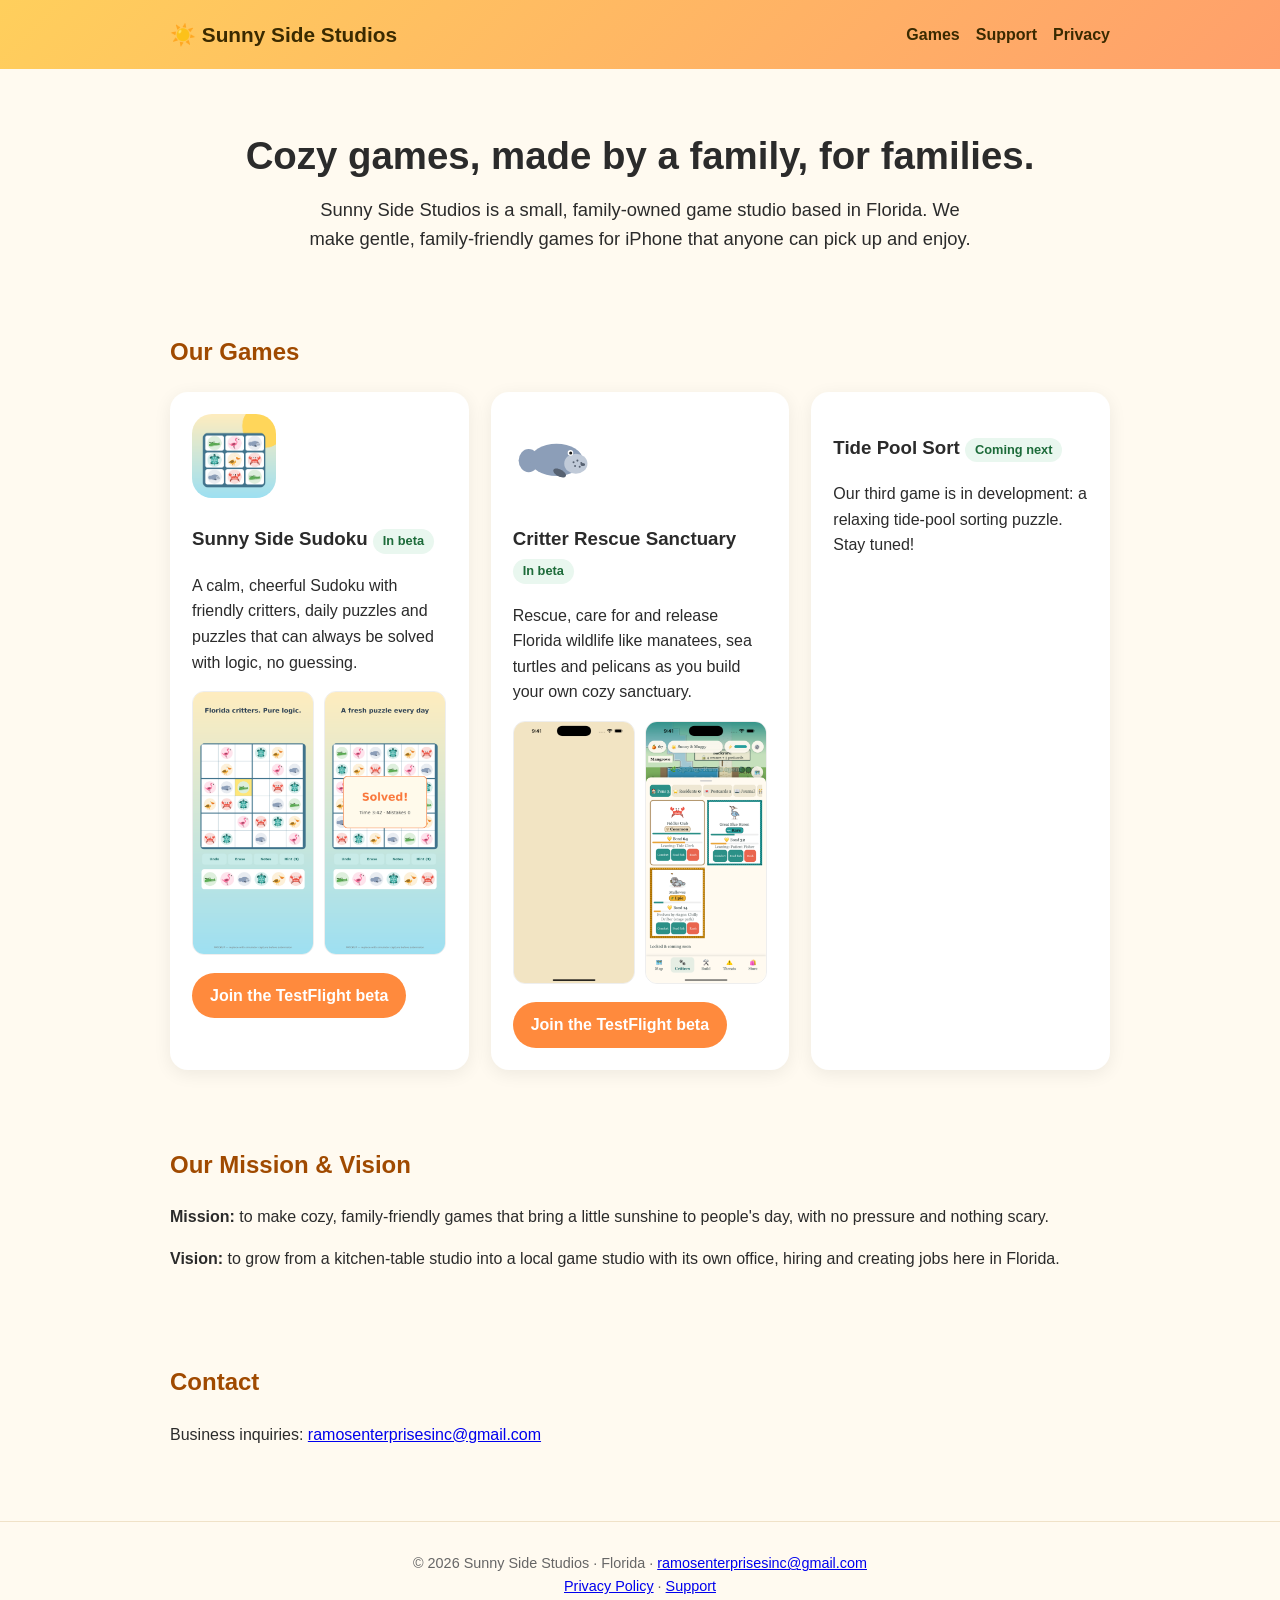
==== index.html @ 262538e2 "Add files via upload" ====
<!doctype html><html lang="en"><head><meta charset="utf-8"><meta name="viewport" content="width=device-width,initial-scale=1"><title>Sunny Side Studios: Cozy Family Games from Florida</title><meta name="description" content="Sunny Side Studios: cozy, family-friendly iPhone games made by a small family-owned studio in Florida."><link rel="icon" href="AppIcon-1024.png"><link rel="stylesheet" href="style.css"></head><body>
<header><div class="wrap"><a class="logo" href="index.html">☀️ Sunny Side Studios</a><nav><a href="index.html#games">Games</a><a href="support.html">Support</a><a href="privacy.html">Privacy</a></nav></div></header><main class="wrap">
<div class="hero"><h1>Cozy games, made by a family, for families.</h1><p>Sunny Side Studios is a small, family-owned game studio based in Florida. We make gentle, family-friendly games for iPhone that anyone can pick up and enjoy.</p></div>
<section id="games"><h2>Our Games</h2><div class="cards">
<div class="card"><img class="icon" src="AppIcon-1024.png" alt="Sunny Side Sudoku icon"><h3>Sunny Side Sudoku <span class="tag">In beta</span></h3><p>A calm, cheerful Sudoku with friendly critters, daily puzzles and puzzles that can always be solved with logic, no guessing.</p><div class="shots"><img src="iPhone69_1_play.png" alt="Sunny Side Sudoku gameplay"><img src="iPhone69_2_solved.png" alt="Solved puzzle"></div><a class="btn" href="https://testflight.apple.com/join/jaukaGzK">Join the TestFlight beta</a></div>
<div class="card"><img class="icon" src="manatee.svg" alt="Manatee"><h3>Critter Rescue Sanctuary <span class="tag">In beta</span></h3><p>Rescue, care for and release Florida wildlife like manatees, sea turtles and pelicans as you build your own cozy sanctuary.</p><div class="shots"><img src="appstore_6.9_2_rescue.png" alt="Critter rescue screen"><img src="appstore_6.9_6_critters.png" alt="Critters screen"></div><a class="btn" href="https://testflight.apple.com/join/8ABgJRu7">Join the TestFlight beta</a></div>
<div class="card"><h3>Tide Pool Sort <span class="tag">Coming next</span></h3><p>Our third game is in development: a relaxing tide-pool sorting puzzle. Stay tuned!</p></div>
</div></section>
<section><h2>Our Mission &amp; Vision</h2><p><strong>Mission:</strong> to make cozy, family-friendly games that bring a little sunshine to people's day, with no pressure and nothing scary.</p><p><strong>Vision:</strong> to grow from a kitchen-table studio into a local game studio with its own office, hiring and creating jobs here in Florida.</p></section>
<section><h2>Contact</h2><p>Business inquiries: <a href="mailto:ramosenterprisesinc@gmail.com">ramosenterprisesinc@gmail.com</a></p></section>
</main><footer>© 2026 Sunny Side Studios · Florida · <a href="mailto:ramosenterprisesinc@gmail.com">ramosenterprisesinc@gmail.com</a><br><a href="privacy.html">Privacy Policy</a> · <a href="support.html">Support</a></footer></body></html>
---- style.css ----
*{box-sizing:border-box}body{margin:0;font-family:-apple-system,Segoe UI,Roboto,Helvetica,Arial,sans-serif;color:#2b2b2b;background:#fffaf0;line-height:1.6}
header{background:linear-gradient(135deg,#ffcf5c,#ff9f6b);padding:18px 24px}header .wrap{display:flex;justify-content:space-between;align-items:center;flex-wrap:wrap;gap:8px}
.logo{font-weight:800;font-size:1.3rem;color:#3a2a00;text-decoration:none}nav a{margin-left:16px;color:#3a2a00;text-decoration:none;font-weight:600}
.wrap{max-width:980px;margin:0 auto;padding:0 20px}.hero{text-align:center;padding:56px 0 32px}.hero h1{font-size:2.4rem;margin:0 0 8px}.hero p{font-size:1.15rem;max-width:680px;margin:0 auto}
section{padding:28px 0}.cards{display:grid;grid-template-columns:repeat(auto-fit,minmax(280px,1fr));gap:22px}
.card{background:#fff;border-radius:18px;padding:22px;box-shadow:0 4px 18px rgba(0,0,0,.07)}.card img.icon{width:84px;height:84px;border-radius:20px}
.shots{display:flex;gap:10px;margin:12px 0}.shots img{width:48%;border-radius:12px;border:1px solid #eee}
.btn{display:inline-block;background:#ff8a3d;color:#fff;padding:10px 18px;border-radius:999px;text-decoration:none;font-weight:700;margin:6px 6px 0 0}
.tag{display:inline-block;background:#e9f7ef;color:#1d6b3a;font-size:.8rem;padding:2px 10px;border-radius:999px;font-weight:700}
footer{text-align:center;padding:30px 20px;color:#666;font-size:.9rem;border-top:1px solid #f0e2c8;margin-top:30px}h2{color:#a04a00}
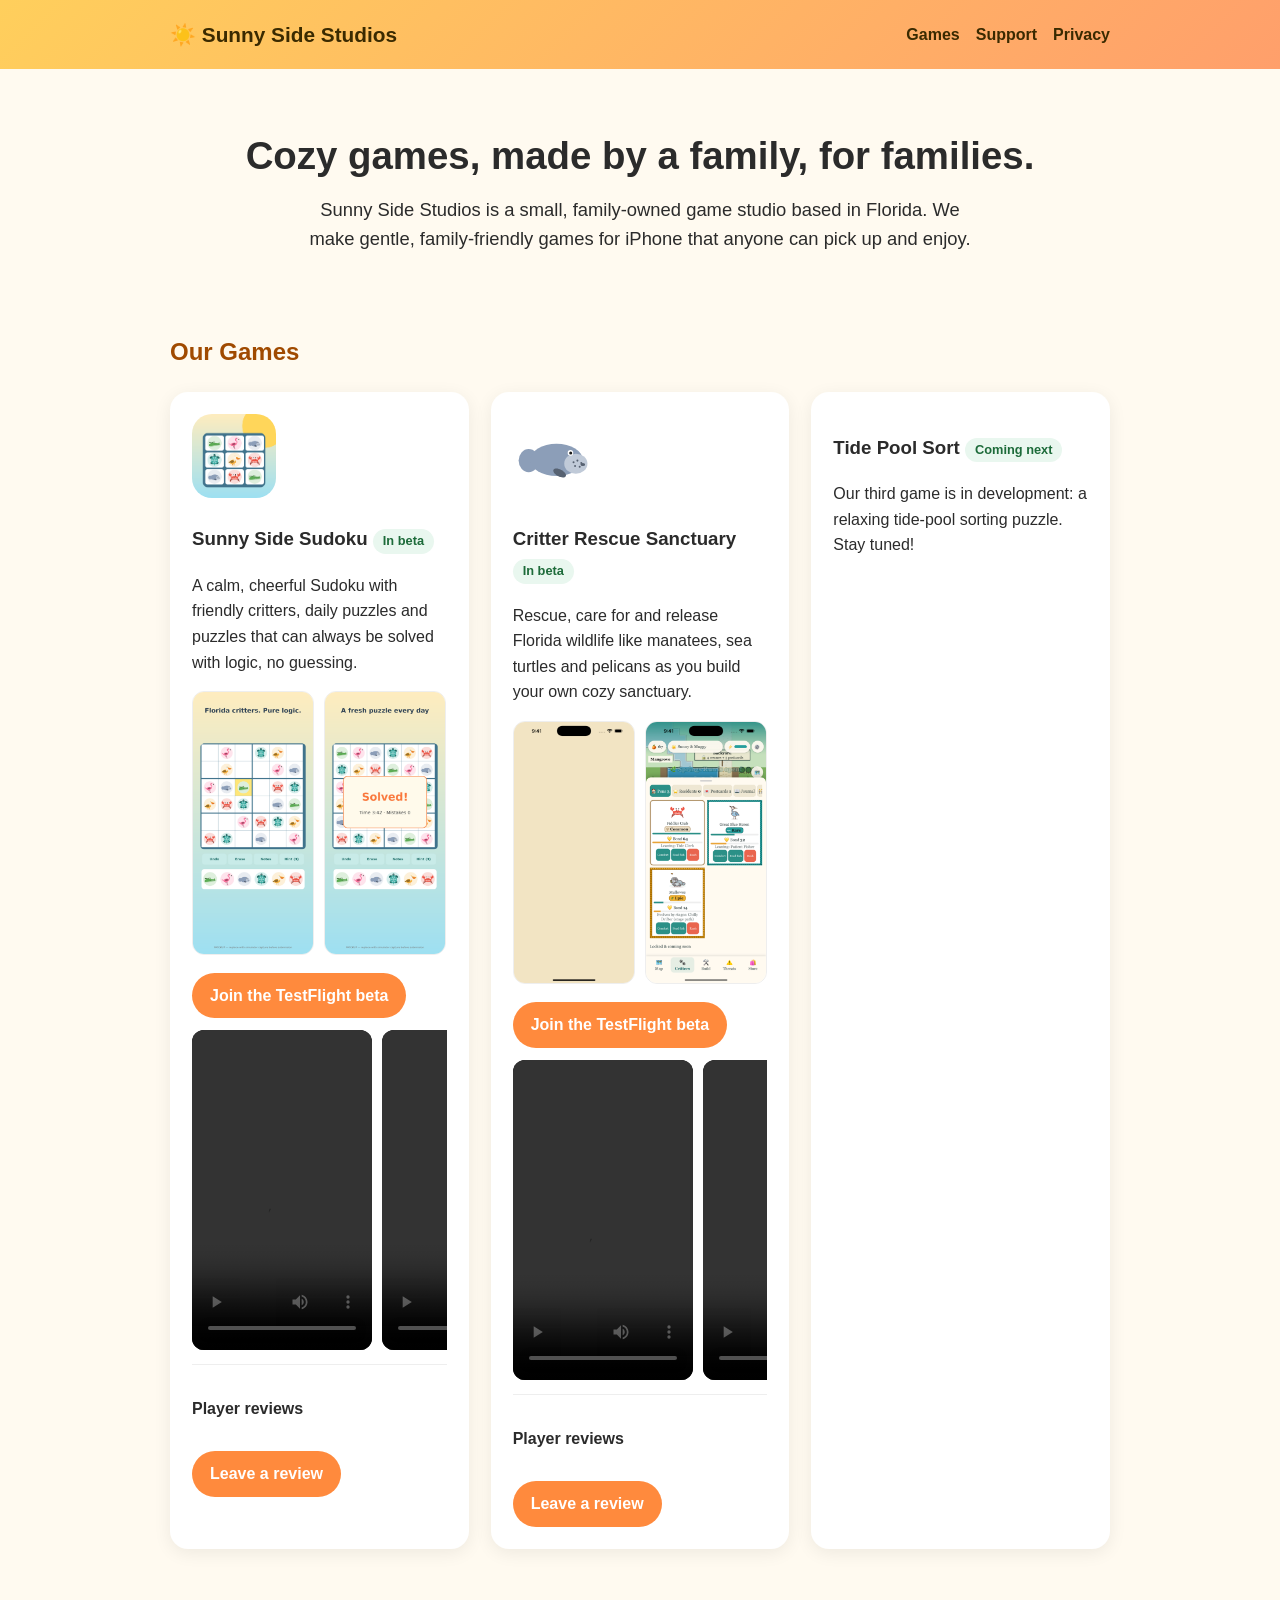
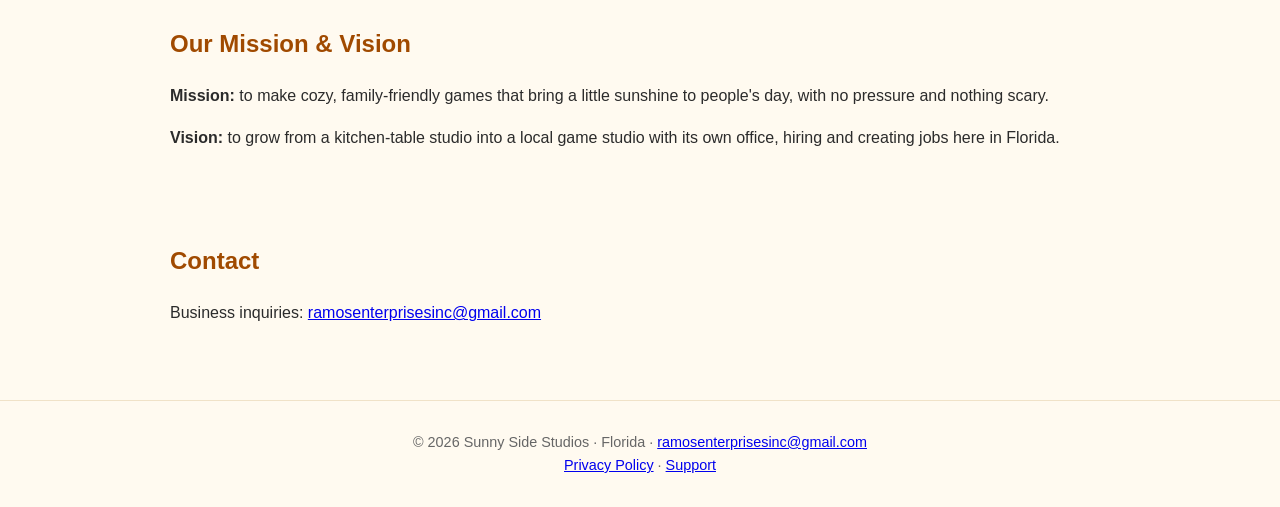
==== commit c5f37027: "Add gameplay videos and player reviews" ====
--- a/index.html
+++ b/index.html
@@ -2,10 +2,10 @@
 <header><div class="wrap"><a class="logo" href="index.html">☀️ Sunny Side Studios</a><nav><a href="index.html#games">Games</a><a href="support.html">Support</a><a href="privacy.html">Privacy</a></nav></div></header><main class="wrap">
 <div class="hero"><h1>Cozy games, made by a family, for families.</h1><p>Sunny Side Studios is a small, family-owned game studio based in Florida. We make gentle, family-friendly games for iPhone that anyone can pick up and enjoy.</p></div>
 <section id="games"><h2>Our Games</h2><div class="cards">
-<div class="card"><img class="icon" src="AppIcon-1024.png" alt="Sunny Side Sudoku icon"><h3>Sunny Side Sudoku <span class="tag">In beta</span></h3><p>A calm, cheerful Sudoku with friendly critters, daily puzzles and puzzles that can always be solved with logic, no guessing.</p><div class="shots"><img src="iPhone69_1_play.png" alt="Sunny Side Sudoku gameplay"><img src="iPhone69_2_solved.png" alt="Solved puzzle"></div><a class="btn" href="https://testflight.apple.com/join/jaukaGzK">Join the TestFlight beta</a></div>
-<div class="card"><img class="icon" src="manatee.svg" alt="Manatee"><h3>Critter Rescue Sanctuary <span class="tag">In beta</span></h3><p>Rescue, care for and release Florida wildlife like manatees, sea turtles and pelicans as you build your own cozy sanctuary.</p><div class="shots"><img src="appstore_6.9_2_rescue.png" alt="Critter rescue screen"><img src="appstore_6.9_6_critters.png" alt="Critters screen"></div><a class="btn" href="https://testflight.apple.com/join/8ABgJRu7">Join the TestFlight beta</a></div>
+<div class="card"><img class="icon" src="AppIcon-1024.png" alt="Sunny Side Sudoku icon"><h3>Sunny Side Sudoku <span class="tag">In beta</span></h3><p>A calm, cheerful Sudoku with friendly critters, daily puzzles and puzzles that can always be solved with logic, no guessing.</p><div class="shots"><img src="iPhone69_1_play.png" alt="Sunny Side Sudoku gameplay"><img src="iPhone69_2_solved.png" alt="Solved puzzle"></div><a class="btn" href="https://testflight.apple.com/join/jaukaGzK">Join the TestFlight beta</a><div class="videos" data-videos="sudoku" hidden></div><div class="reviews" data-reviews="sudoku" hidden><h4>Player reviews</h4><div class="review-list"></div><a class="btn btn2 review-link" target="_blank" rel="noopener" href="#">Leave a review</a></div></div>
+<div class="card"><img class="icon" src="manatee.svg" alt="Manatee"><h3>Critter Rescue Sanctuary <span class="tag">In beta</span></h3><p>Rescue, care for and release Florida wildlife like manatees, sea turtles and pelicans as you build your own cozy sanctuary.</p><div class="shots"><img src="appstore_6.9_2_rescue.png" alt="Critter rescue screen"><img src="appstore_6.9_6_critters.png" alt="Critters screen"></div><a class="btn" href="https://testflight.apple.com/join/8ABgJRu7">Join the TestFlight beta</a><div class="videos" data-videos="critter" hidden></div><div class="reviews" data-reviews="critter" hidden><h4>Player reviews</h4><div class="review-list"></div><a class="btn btn2 review-link" target="_blank" rel="noopener" href="#">Leave a review</a></div></div>
 <div class="card"><h3>Tide Pool Sort <span class="tag">Coming next</span></h3><p>Our third game is in development: a relaxing tide-pool sorting puzzle. Stay tuned!</p></div>
 </div></section>
 <section><h2>Our Mission &amp; Vision</h2><p><strong>Mission:</strong> to make cozy, family-friendly games that bring a little sunshine to people's day, with no pressure and nothing scary.</p><p><strong>Vision:</strong> to grow from a kitchen-table studio into a local game studio with its own office, hiring and creating jobs here in Florida.</p></section>
 <section><h2>Contact</h2><p>Business inquiries: <a href="mailto:ramosenterprisesinc@gmail.com">ramosenterprisesinc@gmail.com</a></p></section>
-</main><footer>© 2026 Sunny Side Studios · Florida · <a href="mailto:ramosenterprisesinc@gmail.com">ramosenterprisesinc@gmail.com</a><br><a href="privacy.html">Privacy Policy</a> · <a href="support.html">Support</a></footer></body></html>
+</main><footer>© 2026 Sunny Side Studios · Florida · <a href="mailto:ramosenterprisesinc@gmail.com">ramosenterprisesinc@gmail.com</a><br><a href="privacy.html">Privacy Policy</a> · <a href="support.html">Support</a></footer><script src="site-config.js"></script><script src="reviews.js"></script></body></html>
--- a/style.css
+++ b/style.css
@@ -8,3 +8,5 @@
 .btn{display:inline-block;background:#ff8a3d;color:#fff;padding:10px 18px;border-radius:999px;text-decoration:none;font-weight:700;margin:6px 6px 0 0}
 .tag{display:inline-block;background:#e9f7ef;color:#1d6b3a;font-size:.8rem;padding:2px 10px;border-radius:999px;font-weight:700}
 footer{text-align:center;padding:30px 20px;color:#666;font-size:.9rem;border-top:1px solid #f0e2c8;margin-top:30px}h2{color:#a04a00}
+.videos{display:flex;gap:10px;overflow-x:auto;margin:12px 0}.videos video{width:180px;aspect-ratio:9/16;border-radius:12px;background:#000}
+.reviews{margin-top:14px;border-top:1px solid #eee;padding-top:10px}.review{margin:8px 0}.review p{margin:4px 0}.stars,.avg{color:#f5a623}.muted{color:#888}.btn2{margin-top:8px}
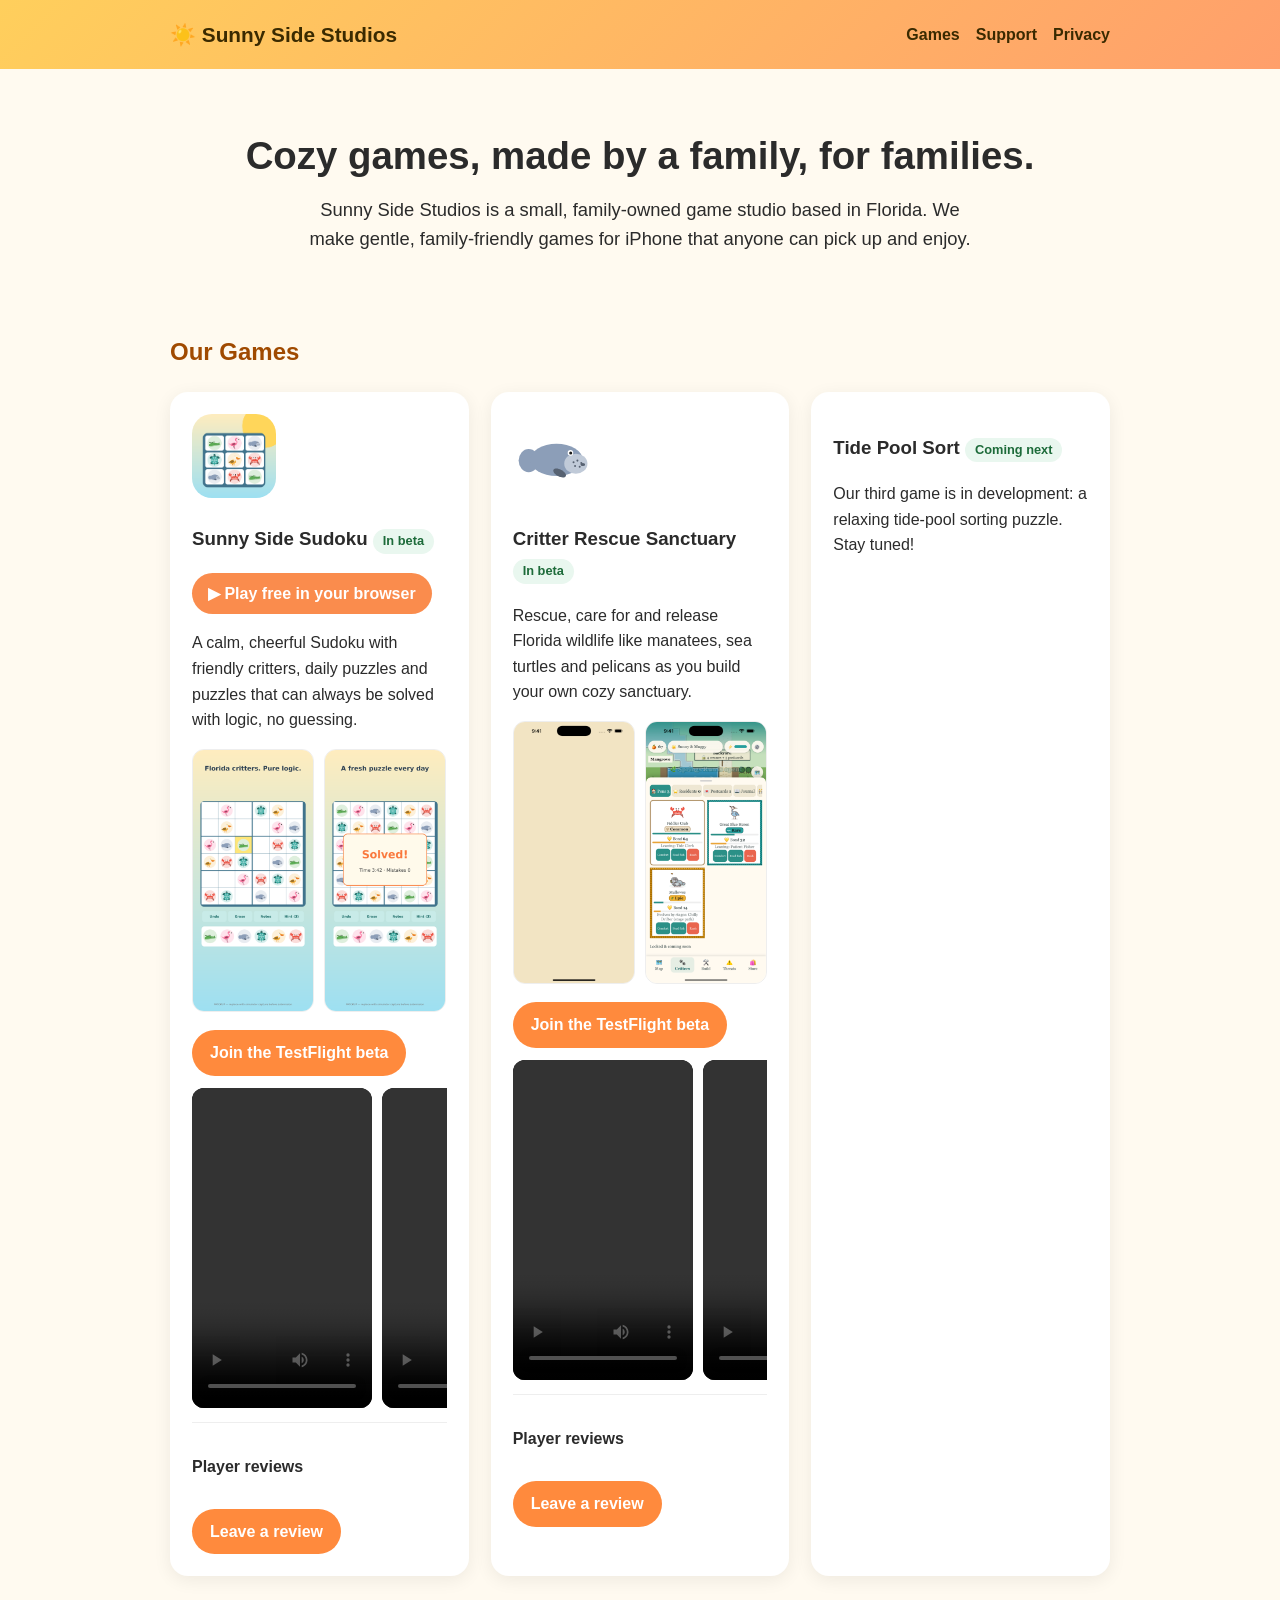
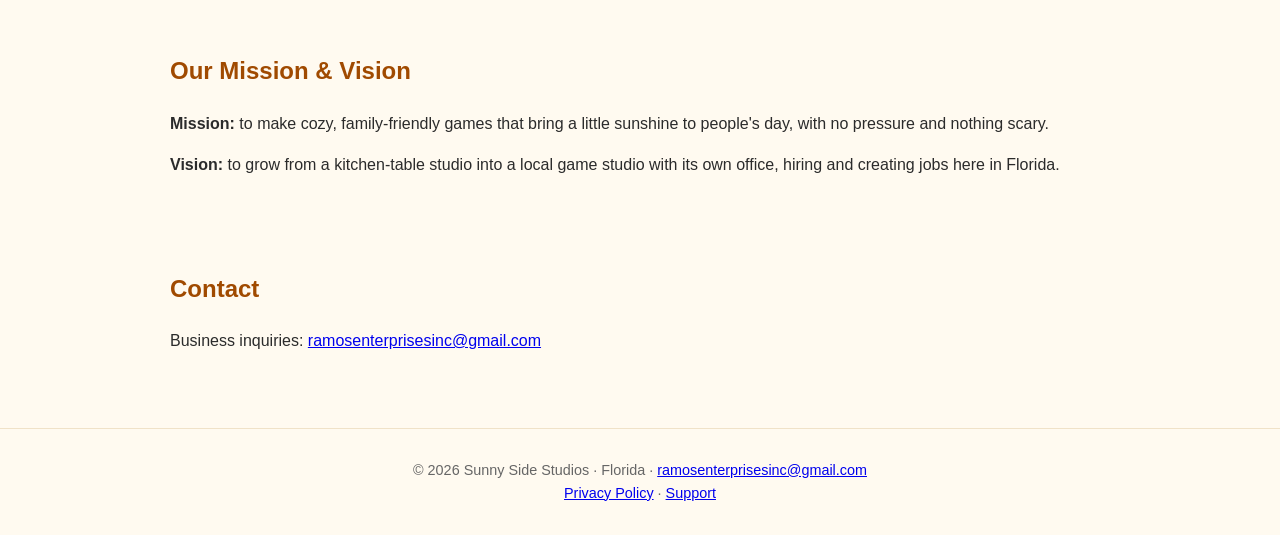
==== commit f8385fbc: "Link Sudoku web version from home page" ====
--- a/index.html
+++ b/index.html
@@ -2,7 +2,7 @@
 <header><div class="wrap"><a class="logo" href="index.html">☀️ Sunny Side Studios</a><nav><a href="index.html#games">Games</a><a href="support.html">Support</a><a href="privacy.html">Privacy</a></nav></div></header><main class="wrap">
 <div class="hero"><h1>Cozy games, made by a family, for families.</h1><p>Sunny Side Studios is a small, family-owned game studio based in Florida. We make gentle, family-friendly games for iPhone that anyone can pick up and enjoy.</p></div>
 <section id="games"><h2>Our Games</h2><div class="cards">
-<div class="card"><img class="icon" src="AppIcon-1024.png" alt="Sunny Side Sudoku icon"><h3>Sunny Side Sudoku <span class="tag">In beta</span></h3><p>A calm, cheerful Sudoku with friendly critters, daily puzzles and puzzles that can always be solved with logic, no guessing.</p><div class="shots"><img src="iPhone69_1_play.png" alt="Sunny Side Sudoku gameplay"><img src="iPhone69_2_solved.png" alt="Solved puzzle"></div><a class="btn" href="https://testflight.apple.com/join/jaukaGzK">Join the TestFlight beta</a><div class="videos" data-videos="sudoku" hidden></div><div class="reviews" data-reviews="sudoku" hidden><h4>Player reviews</h4><div class="review-list"></div><a class="btn btn2 review-link" target="_blank" rel="noopener" href="#">Leave a review</a></div></div>
+<div class="card"><img class="icon" src="AppIcon-1024.png" alt="Sunny Side Sudoku icon"><h3>Sunny Side Sudoku <span class="tag">In beta</span></h3><p><a class="play" href="sudoku/index.html" style="display:inline-block;background:#fa8c4d;color:#fff;font-weight:800;padding:8px 16px;border-radius:999px;text-decoration:none">▶ Play free in your browser</a></p><p>A calm, cheerful Sudoku with friendly critters, daily puzzles and puzzles that can always be solved with logic, no guessing.</p><div class="shots"><img src="iPhone69_1_play.png" alt="Sunny Side Sudoku gameplay"><img src="iPhone69_2_solved.png" alt="Solved puzzle"></div><a class="btn" href="https://testflight.apple.com/join/jaukaGzK">Join the TestFlight beta</a><div class="videos" data-videos="sudoku" hidden></div><div class="reviews" data-reviews="sudoku" hidden><h4>Player reviews</h4><div class="review-list"></div><a class="btn btn2 review-link" target="_blank" rel="noopener" href="#">Leave a review</a></div></div>
 <div class="card"><img class="icon" src="manatee.svg" alt="Manatee"><h3>Critter Rescue Sanctuary <span class="tag">In beta</span></h3><p>Rescue, care for and release Florida wildlife like manatees, sea turtles and pelicans as you build your own cozy sanctuary.</p><div class="shots"><img src="appstore_6.9_2_rescue.png" alt="Critter rescue screen"><img src="appstore_6.9_6_critters.png" alt="Critters screen"></div><a class="btn" href="https://testflight.apple.com/join/8ABgJRu7">Join the TestFlight beta</a><div class="videos" data-videos="critter" hidden></div><div class="reviews" data-reviews="critter" hidden><h4>Player reviews</h4><div class="review-list"></div><a class="btn btn2 review-link" target="_blank" rel="noopener" href="#">Leave a review</a></div></div>
 <div class="card"><h3>Tide Pool Sort <span class="tag">Coming next</span></h3><p>Our third game is in development: a relaxing tide-pool sorting puzzle. Stay tuned!</p></div>
 </div></section>
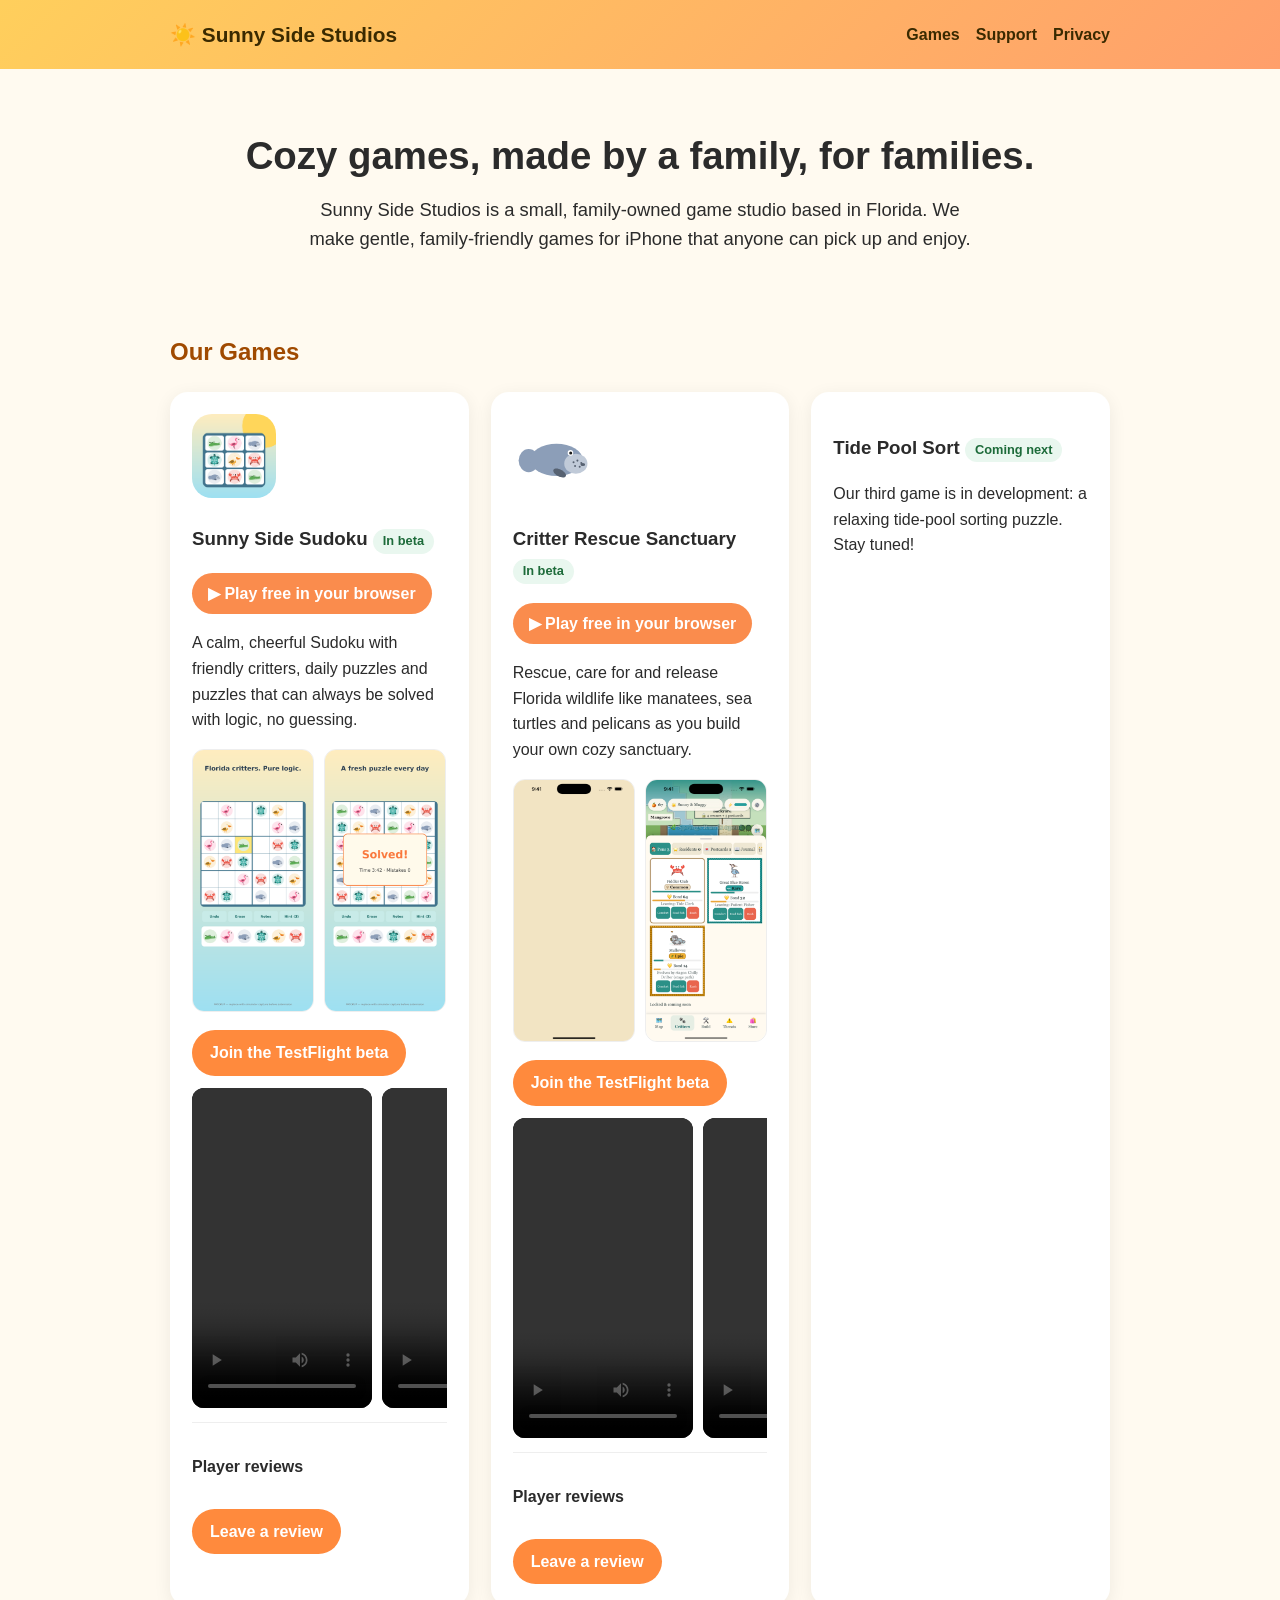
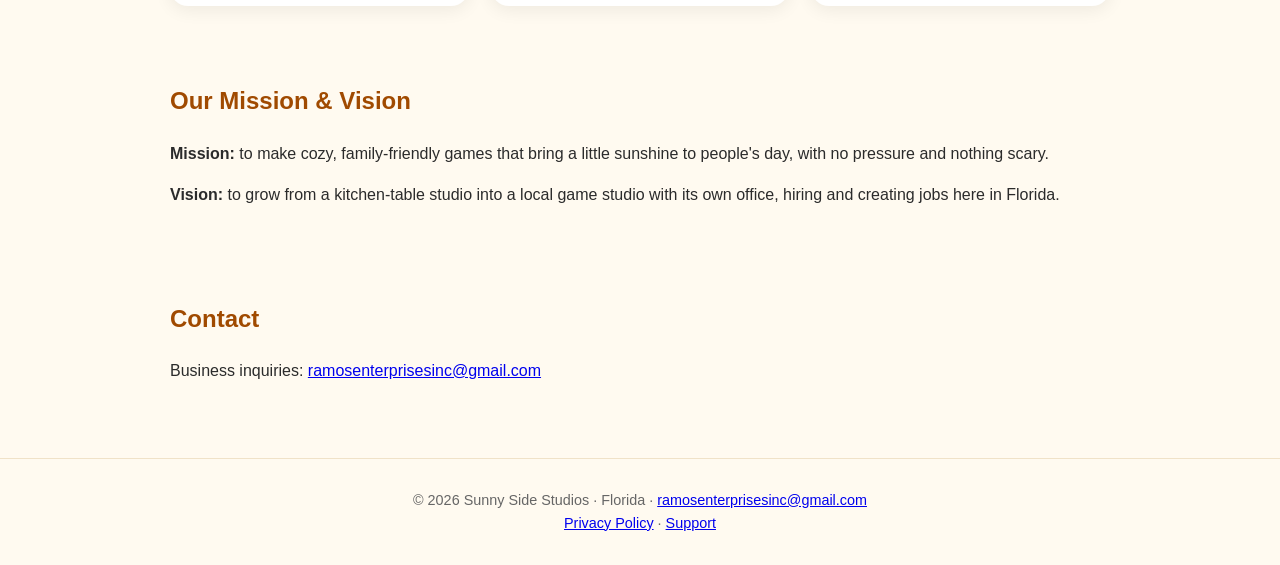
==== commit 369f934e: "Home: add Play in browser button for Critter Rescue Sanctuary" ====
--- a/index.html
+++ b/index.html
@@ -3,7 +3,7 @@
 <div class="hero"><h1>Cozy games, made by a family, for families.</h1><p>Sunny Side Studios is a small, family-owned game studio based in Florida. We make gentle, family-friendly games for iPhone that anyone can pick up and enjoy.</p></div>
 <section id="games"><h2>Our Games</h2><div class="cards">
 <div class="card"><img class="icon" src="AppIcon-1024.png" alt="Sunny Side Sudoku icon"><h3>Sunny Side Sudoku <span class="tag">In beta</span></h3><p><a class="play" href="sudoku/index.html" style="display:inline-block;background:#fa8c4d;color:#fff;font-weight:800;padding:8px 16px;border-radius:999px;text-decoration:none">▶ Play free in your browser</a></p><p>A calm, cheerful Sudoku with friendly critters, daily puzzles and puzzles that can always be solved with logic, no guessing.</p><div class="shots"><img src="iPhone69_1_play.png" alt="Sunny Side Sudoku gameplay"><img src="iPhone69_2_solved.png" alt="Solved puzzle"></div><a class="btn" href="https://testflight.apple.com/join/jaukaGzK">Join the TestFlight beta</a><div class="videos" data-videos="sudoku" hidden></div><div class="reviews" data-reviews="sudoku" hidden><h4>Player reviews</h4><div class="review-list"></div><a class="btn btn2 review-link" target="_blank" rel="noopener" href="#">Leave a review</a></div></div>
-<div class="card"><img class="icon" src="manatee.svg" alt="Manatee"><h3>Critter Rescue Sanctuary <span class="tag">In beta</span></h3><p>Rescue, care for and release Florida wildlife like manatees, sea turtles and pelicans as you build your own cozy sanctuary.</p><div class="shots"><img src="appstore_6.9_2_rescue.png" alt="Critter rescue screen"><img src="appstore_6.9_6_critters.png" alt="Critters screen"></div><a class="btn" href="https://testflight.apple.com/join/8ABgJRu7">Join the TestFlight beta</a><div class="videos" data-videos="critter" hidden></div><div class="reviews" data-reviews="critter" hidden><h4>Player reviews</h4><div class="review-list"></div><a class="btn btn2 review-link" target="_blank" rel="noopener" href="#">Leave a review</a></div></div>
+<div class="card"><img class="icon" src="manatee.svg" alt="Manatee"><h3>Critter Rescue Sanctuary <span class="tag">In beta</span></h3><p><a class="play" href="critter/index.html" style="display:inline-block;background:#fa8c4d;color:#fff;font-weight:800;padding:8px 16px;border-radius:999px;text-decoration:none">▶ Play free in your browser</a></p><p>Rescue, care for and release Florida wildlife like manatees, sea turtles and pelicans as you build your own cozy sanctuary.</p><div class="shots"><img src="appstore_6.9_2_rescue.png" alt="Critter rescue screen"><img src="appstore_6.9_6_critters.png" alt="Critters screen"></div><a class="btn" href="https://testflight.apple.com/join/8ABgJRu7">Join the TestFlight beta</a><div class="videos" data-videos="critter" hidden></div><div class="reviews" data-reviews="critter" hidden><h4>Player reviews</h4><div class="review-list"></div><a class="btn btn2 review-link" target="_blank" rel="noopener" href="#">Leave a review</a></div></div>
 <div class="card"><h3>Tide Pool Sort <span class="tag">Coming next</span></h3><p>Our third game is in development: a relaxing tide-pool sorting puzzle. Stay tuned!</p></div>
 </div></section>
 <section><h2>Our Mission &amp; Vision</h2><p><strong>Mission:</strong> to make cozy, family-friendly games that bring a little sunshine to people's day, with no pressure and nothing scary.</p><p><strong>Vision:</strong> to grow from a kitchen-table studio into a local game studio with its own office, hiring and creating jobs here in Florida.</p></section>
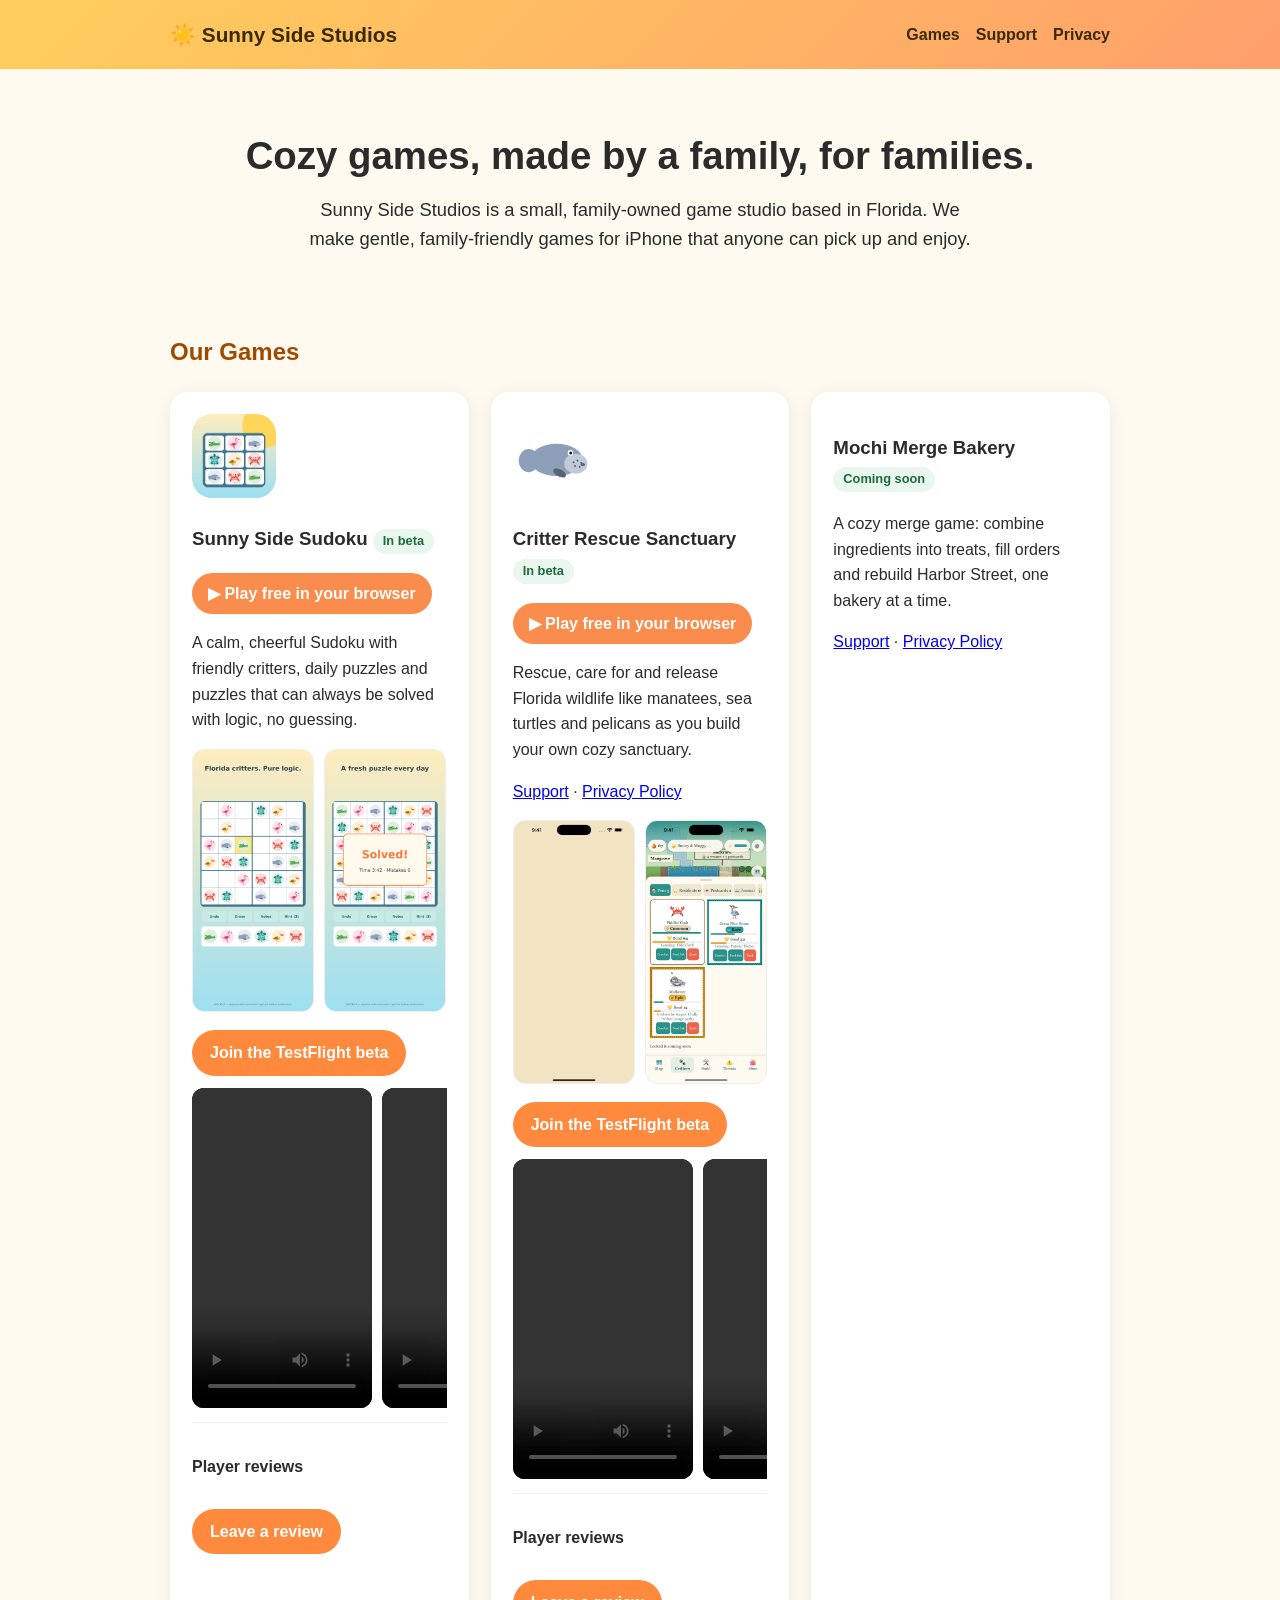
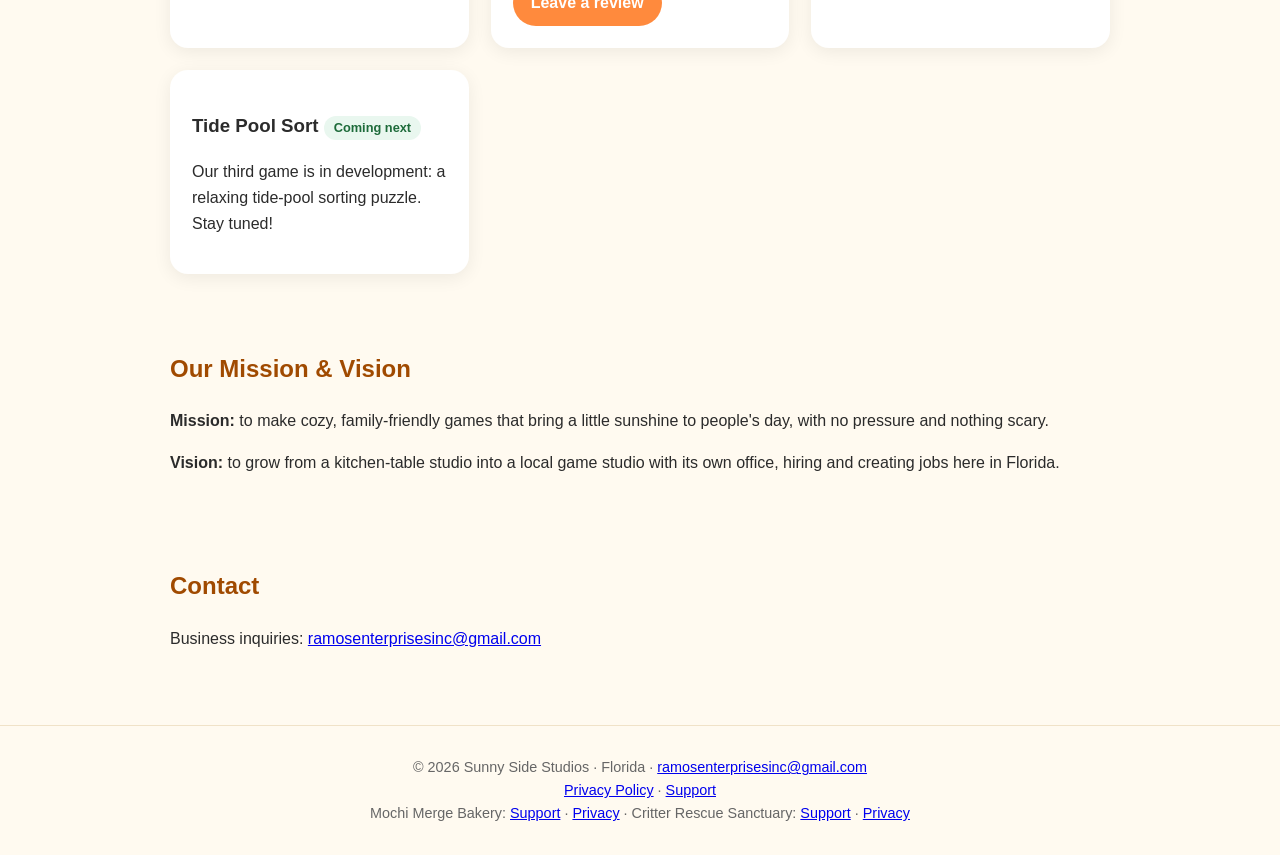
==== commit af34508e: "Home page: link game support and privacy pages" ====
--- a/index.html
+++ b/index.html
@@ -3,9 +3,10 @@
 <div class="hero"><h1>Cozy games, made by a family, for families.</h1><p>Sunny Side Studios is a small, family-owned game studio based in Florida. We make gentle, family-friendly games for iPhone that anyone can pick up and enjoy.</p></div>
 <section id="games"><h2>Our Games</h2><div class="cards">
 <div class="card"><img class="icon" src="AppIcon-1024.png" alt="Sunny Side Sudoku icon"><h3>Sunny Side Sudoku <span class="tag">In beta</span></h3><p><a class="play" href="sudoku/index.html" style="display:inline-block;background:#fa8c4d;color:#fff;font-weight:800;padding:8px 16px;border-radius:999px;text-decoration:none">▶ Play free in your browser</a></p><p>A calm, cheerful Sudoku with friendly critters, daily puzzles and puzzles that can always be solved with logic, no guessing.</p><div class="shots"><img src="iPhone69_1_play.png" alt="Sunny Side Sudoku gameplay"><img src="iPhone69_2_solved.png" alt="Solved puzzle"></div><a class="btn" href="https://testflight.apple.com/join/jaukaGzK">Join the TestFlight beta</a><div class="videos" data-videos="sudoku" hidden></div><div class="reviews" data-reviews="sudoku" hidden><h4>Player reviews</h4><div class="review-list"></div><a class="btn btn2 review-link" target="_blank" rel="noopener" href="#">Leave a review</a></div></div>
-<div class="card"><img class="icon" src="manatee.svg" alt="Manatee"><h3>Critter Rescue Sanctuary <span class="tag">In beta</span></h3><p><a class="play" href="critter/index.html" style="display:inline-block;background:#fa8c4d;color:#fff;font-weight:800;padding:8px 16px;border-radius:999px;text-decoration:none">▶ Play free in your browser</a></p><p>Rescue, care for and release Florida wildlife like manatees, sea turtles and pelicans as you build your own cozy sanctuary.</p><div class="shots"><img src="appstore_6.9_2_rescue.png" alt="Critter rescue screen"><img src="appstore_6.9_6_critters.png" alt="Critters screen"></div><a class="btn" href="https://testflight.apple.com/join/8ABgJRu7">Join the TestFlight beta</a><div class="videos" data-videos="critter" hidden></div><div class="reviews" data-reviews="critter" hidden><h4>Player reviews</h4><div class="review-list"></div><a class="btn btn2 review-link" target="_blank" rel="noopener" href="#">Leave a review</a></div></div>
+<div class="card"><img class="icon" src="manatee.svg" alt="Manatee"><h3>Critter Rescue Sanctuary <span class="tag">In beta</span></h3><p><a class="play" href="critter/index.html" style="display:inline-block;background:#fa8c4d;color:#fff;font-weight:800;padding:8px 16px;border-radius:999px;text-decoration:none">▶ Play free in your browser</a></p><p>Rescue, care for and release Florida wildlife like manatees, sea turtles and pelicans as you build your own cozy sanctuary.</p><p><a href="critter-support.html">Support</a> · <a href="critter-privacy.html">Privacy Policy</a></p><div class="shots"><img src="appstore_6.9_2_rescue.png" alt="Critter rescue screen"><img src="appstore_6.9_6_critters.png" alt="Critters screen"></div><a class="btn" href="https://testflight.apple.com/join/8ABgJRu7">Join the TestFlight beta</a><div class="videos" data-videos="critter" hidden></div><div class="reviews" data-reviews="critter" hidden><h4>Player reviews</h4><div class="review-list"></div><a class="btn btn2 review-link" target="_blank" rel="noopener" href="#">Leave a review</a></div></div>
+<div class="card"><h3>Mochi Merge Bakery <span class="tag">Coming soon</span></h3><p>A cozy merge game: combine ingredients into treats, fill orders and rebuild Harbor Street, one bakery at a time.</p><p><a href="mochi-support.html">Support</a> · <a href="mochi-privacy.html">Privacy Policy</a></p></div>
 <div class="card"><h3>Tide Pool Sort <span class="tag">Coming next</span></h3><p>Our third game is in development: a relaxing tide-pool sorting puzzle. Stay tuned!</p></div>
 </div></section>
 <section><h2>Our Mission &amp; Vision</h2><p><strong>Mission:</strong> to make cozy, family-friendly games that bring a little sunshine to people's day, with no pressure and nothing scary.</p><p><strong>Vision:</strong> to grow from a kitchen-table studio into a local game studio with its own office, hiring and creating jobs here in Florida.</p></section>
 <section><h2>Contact</h2><p>Business inquiries: <a href="mailto:ramosenterprisesinc@gmail.com">ramosenterprisesinc@gmail.com</a></p></section>
-</main><footer>© 2026 Sunny Side Studios · Florida · <a href="mailto:ramosenterprisesinc@gmail.com">ramosenterprisesinc@gmail.com</a><br><a href="privacy.html">Privacy Policy</a> · <a href="support.html">Support</a></footer><script src="site-config.js"></script><script src="reviews.js"></script></body></html>
+</main><footer>© 2026 Sunny Side Studios · Florida · <a href="mailto:ramosenterprisesinc@gmail.com">ramosenterprisesinc@gmail.com</a><br><a href="privacy.html">Privacy Policy</a> · <a href="support.html">Support</a><br>Mochi Merge Bakery: <a href="mochi-support.html">Support</a> · <a href="mochi-privacy.html">Privacy</a> · Critter Rescue Sanctuary: <a href="critter-support.html">Support</a> · <a href="critter-privacy.html">Privacy</a></footer><script src="site-config.js"></script><script src="reviews.js"></script></body></html>
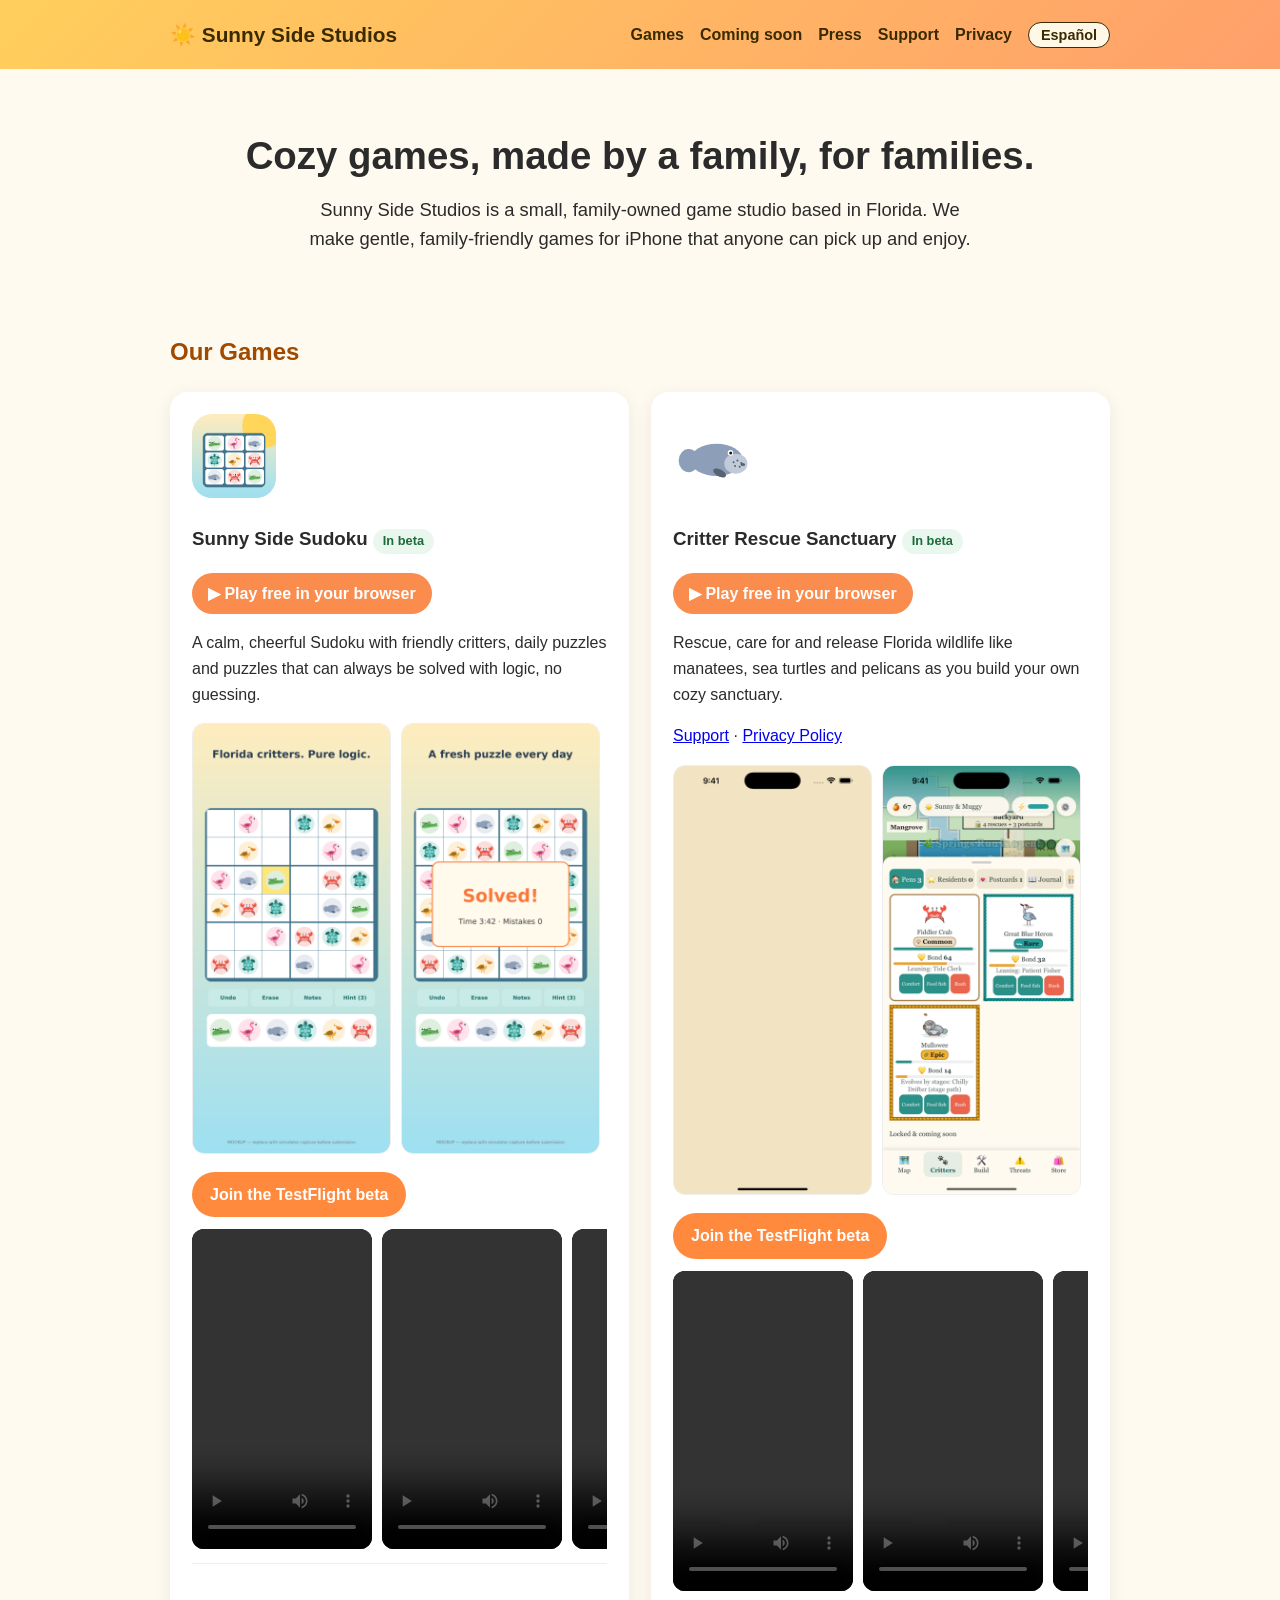
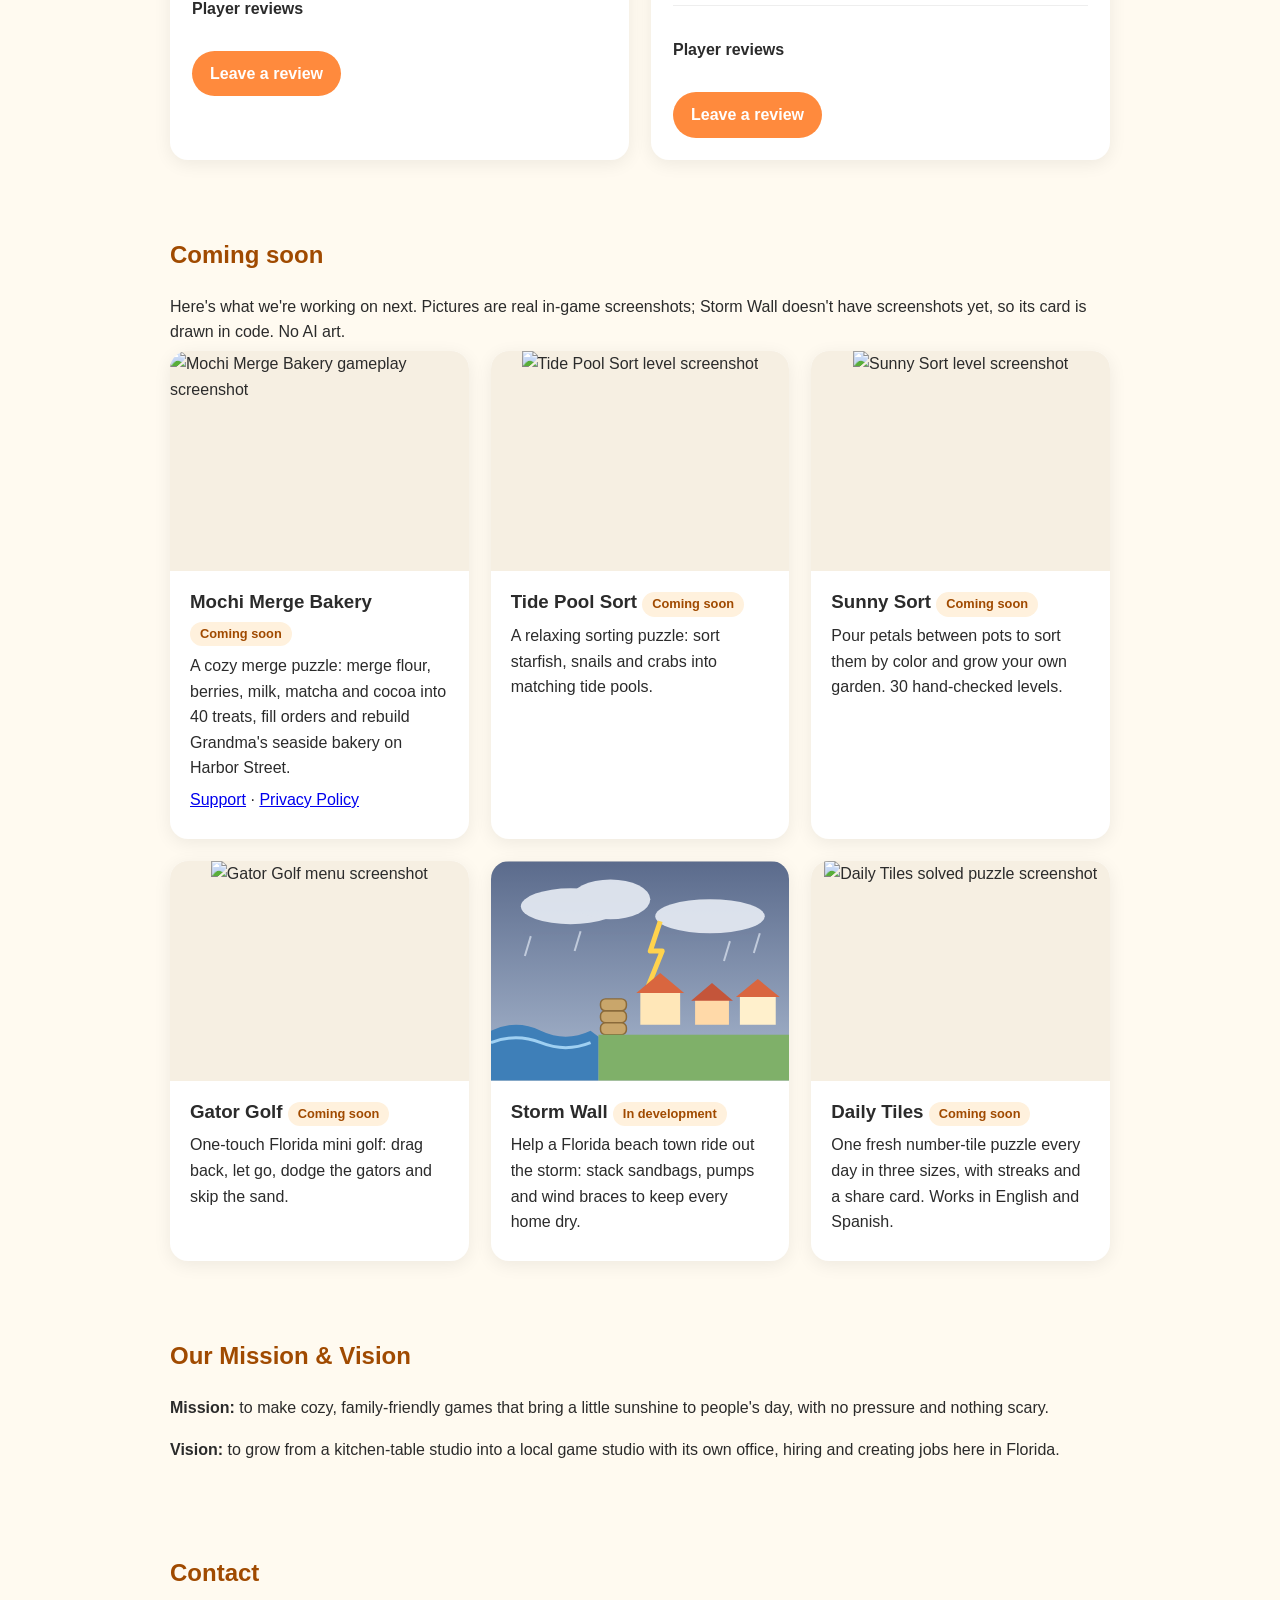
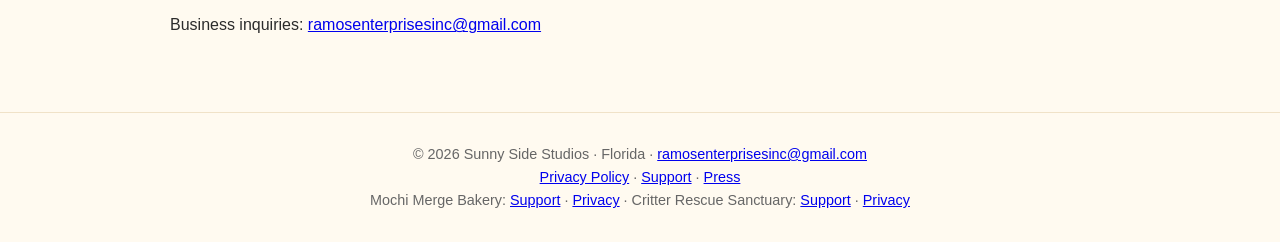
==== commit a31eac3d: "Coming soon section, press page, Spanish toggle" ====
--- a/index.html
+++ b/index.html
@@ -1,12 +1,18 @@
 <!doctype html><html lang="en"><head><meta charset="utf-8"><meta name="viewport" content="width=device-width,initial-scale=1"><title>Sunny Side Studios: Cozy Family Games from Florida</title><meta name="description" content="Sunny Side Studios: cozy, family-friendly iPhone games made by a small family-owned studio in Florida."><link rel="icon" href="AppIcon-1024.png"><link rel="stylesheet" href="style.css"></head><body>
-<header><div class="wrap"><a class="logo" href="index.html">☀️ Sunny Side Studios</a><nav><a href="index.html#games">Games</a><a href="support.html">Support</a><a href="privacy.html">Privacy</a></nav></div></header><main class="wrap">
-<div class="hero"><h1>Cozy games, made by a family, for families.</h1><p>Sunny Side Studios is a small, family-owned game studio based in Florida. We make gentle, family-friendly games for iPhone that anyone can pick up and enjoy.</p></div>
-<section id="games"><h2>Our Games</h2><div class="cards">
+<header><div class="wrap"><a class="logo" href="index.html">☀️ Sunny Side Studios</a><nav><a href="index.html#games" data-es="Juegos">Games</a><a href="index.html#coming-soon" data-es="Próximamente">Coming soon</a><a href="press.html" data-es="Prensa">Press</a><a href="support.html" data-es="Soporte">Support</a><a href="privacy.html" data-es="Privacidad">Privacy</a><button id="lang-toggle" class="lang" type="button">Español</button></nav></div></header><main class="wrap">
+<div class="hero"><h1 data-es="Juegos acogedores, hechos por una familia, para familias.">Cozy games, made by a family, for families.</h1><p data-es="Sunny Side Studios es un pequeño estudio de juegos familiar en Florida. Creamos juegos tranquilos y para toda la familia en iPhone que cualquiera puede disfrutar.">Sunny Side Studios is a small, family-owned game studio based in Florida. We make gentle, family-friendly games for iPhone that anyone can pick up and enjoy.</p></div>
+<section id="games"><h2 data-es="Nuestros juegos">Our Games</h2><div class="cards">
 <div class="card"><img class="icon" src="AppIcon-1024.png" alt="Sunny Side Sudoku icon"><h3>Sunny Side Sudoku <span class="tag">In beta</span></h3><p><a class="play" href="sudoku/index.html" style="display:inline-block;background:#fa8c4d;color:#fff;font-weight:800;padding:8px 16px;border-radius:999px;text-decoration:none">▶ Play free in your browser</a></p><p>A calm, cheerful Sudoku with friendly critters, daily puzzles and puzzles that can always be solved with logic, no guessing.</p><div class="shots"><img src="iPhone69_1_play.png" alt="Sunny Side Sudoku gameplay"><img src="iPhone69_2_solved.png" alt="Solved puzzle"></div><a class="btn" href="https://testflight.apple.com/join/jaukaGzK">Join the TestFlight beta</a><div class="videos" data-videos="sudoku" hidden></div><div class="reviews" data-reviews="sudoku" hidden><h4>Player reviews</h4><div class="review-list"></div><a class="btn btn2 review-link" target="_blank" rel="noopener" href="#">Leave a review</a></div></div>
 <div class="card"><img class="icon" src="manatee.svg" alt="Manatee"><h3>Critter Rescue Sanctuary <span class="tag">In beta</span></h3><p><a class="play" href="critter/index.html" style="display:inline-block;background:#fa8c4d;color:#fff;font-weight:800;padding:8px 16px;border-radius:999px;text-decoration:none">▶ Play free in your browser</a></p><p>Rescue, care for and release Florida wildlife like manatees, sea turtles and pelicans as you build your own cozy sanctuary.</p><p><a href="critter-support.html">Support</a> · <a href="critter-privacy.html">Privacy Policy</a></p><div class="shots"><img src="appstore_6.9_2_rescue.png" alt="Critter rescue screen"><img src="appstore_6.9_6_critters.png" alt="Critters screen"></div><a class="btn" href="https://testflight.apple.com/join/8ABgJRu7">Join the TestFlight beta</a><div class="videos" data-videos="critter" hidden></div><div class="reviews" data-reviews="critter" hidden><h4>Player reviews</h4><div class="review-list"></div><a class="btn btn2 review-link" target="_blank" rel="noopener" href="#">Leave a review</a></div></div>
-<div class="card"><h3>Mochi Merge Bakery <span class="tag">Coming soon</span></h3><p>A cozy merge game: combine ingredients into treats, fill orders and rebuild Harbor Street, one bakery at a time.</p><p><a href="mochi-support.html">Support</a> · <a href="mochi-privacy.html">Privacy Policy</a></p></div>
-<div class="card"><h3>Tide Pool Sort <span class="tag">Coming next</span></h3><p>Our third game is in development: a relaxing tide-pool sorting puzzle. Stay tuned!</p></div>
 </div></section>
-<section><h2>Our Mission &amp; Vision</h2><p><strong>Mission:</strong> to make cozy, family-friendly games that bring a little sunshine to people's day, with no pressure and nothing scary.</p><p><strong>Vision:</strong> to grow from a kitchen-table studio into a local game studio with its own office, hiring and creating jobs here in Florida.</p></section>
-<section><h2>Contact</h2><p>Business inquiries: <a href="mailto:ramosenterprisesinc@gmail.com">ramosenterprisesinc@gmail.com</a></p></section>
-</main><footer>© 2026 Sunny Side Studios · Florida · <a href="mailto:ramosenterprisesinc@gmail.com">ramosenterprisesinc@gmail.com</a><br><a href="privacy.html">Privacy Policy</a> · <a href="support.html">Support</a><br>Mochi Merge Bakery: <a href="mochi-support.html">Support</a> · <a href="mochi-privacy.html">Privacy</a> · Critter Rescue Sanctuary: <a href="critter-support.html">Support</a> · <a href="critter-privacy.html">Privacy</a></footer><script src="site-config.js"></script><script src="reviews.js"></script></body></html>
+<section id="coming-soon" class="soon"><h2 data-es="Próximamente">Coming soon</h2><p data-es="Esto es lo que estamos preparando. Las imágenes son capturas reales del juego; Storm Wall aún no tiene capturas, así que su tarjeta está dibujada con código. Sin arte de IA.">Here's what we're working on next. Pictures are real in-game screenshots; Storm Wall doesn't have screenshots yet, so its card is drawn in code. No AI art.</p><div class="cards">
+<div class="card"><div class="thumb"><img src="img/soon/mochi.jpg" alt="Mochi Merge Bakery gameplay screenshot" data-es-alt="Captura de pantalla de Mochi Merge Bakery" loading="lazy"></div><div class="body"><h3>Mochi Merge Bakery <span class="tag soon-tag" data-es="Próximamente">Coming soon</span></h3><p data-es="Un rompecabezas de combinar acogedor: combina harina, bayas, leche, matcha y cacao en 40 dulces, completa pedidos y reconstruye la panadería de la abuela en Harbor Street.">A cozy merge puzzle: merge flour, berries, milk, matcha and cocoa into 40 treats, fill orders and rebuild Grandma's seaside bakery on Harbor Street.</p><p><a href="mochi-support.html" data-es="Soporte">Support</a> · <a href="mochi-privacy.html" data-es="Privacidad">Privacy Policy</a></p></div></div>
+<div class="card"><div class="thumb"><img src="img/soon/tidepool.jpg" alt="Tide Pool Sort level screenshot" data-es-alt="Captura de un nivel de Tide Pool Sort" loading="lazy"></div><div class="body"><h3>Tide Pool Sort <span class="tag soon-tag" data-es="Próximamente">Coming soon</span></h3><p data-es="Un rompecabezas relajante: ordena estrellas de mar, caracoles y cangrejos en sus pozas.">A relaxing sorting puzzle: sort starfish, snails and crabs into matching tide pools.</p></div></div>
+<div class="card"><div class="thumb"><img src="img/soon/sunnysort.jpg" alt="Sunny Sort level screenshot" data-es-alt="Captura de un nivel de Sunny Sort" loading="lazy"></div><div class="body"><h3>Sunny Sort <span class="tag soon-tag" data-es="Próximamente">Coming soon</span></h3><p data-es="Pasa pétalos entre macetas para ordenarlos por color y hacer crecer tu jardín. 30 niveles comprobados.">Pour petals between pots to sort them by color and grow your own garden. 30 hand-checked levels.</p></div></div>
+<div class="card"><div class="thumb"><img src="img/soon/gatorgolf.jpg" alt="Gator Golf menu screenshot" data-es-alt="Captura del menú de Gator Golf" loading="lazy"></div><div class="body"><h3>Gator Golf <span class="tag soon-tag" data-es="Próximamente">Coming soon</span></h3><p data-es="Minigolf de Florida con un solo toque: arrastra, suelta, esquiva los caimanes y evita la arena.">One-touch Florida mini golf: drag back, let go, dodge the gators and skip the sand.</p></div></div>
+<div class="card"><div class="thumb"><svg viewBox="0 0 300 220" role="img" aria-label="Storm Wall illustration drawn in code"><defs><linearGradient id="sky" x1="0" y1="0" x2="0" y2="1"><stop offset="0" stop-color="#5b6b8c"/><stop offset="1" stop-color="#a9b8cf"/></linearGradient></defs><rect width="300" height="220" fill="url(#sky)"/><g fill="#e8edf5" opacity=".9"><ellipse cx="80" cy="45" rx="50" ry="18"/><ellipse cx="120" cy="38" rx="40" ry="20"/><ellipse cx="220" cy="55" rx="55" ry="17"/></g><polyline points="170,60 160,90 172,90 158,125" fill="none" stroke="#ffd34d" stroke-width="5" stroke-linejoin="round"/><g stroke="#dfe7f3" stroke-width="2" opacity=".7"><line x1="40" y1="75" x2="34" y2="95"/><line x1="90" y1="70" x2="84" y2="90"/><line x1="240" y1="80" x2="234" y2="100"/><line x1="270" y1="72" x2="264" y2="92"/></g><g><rect x="150" y="130" width="40" height="34" fill="#ffe7b8"/><polygon points="146,132 170,112 194,132" fill="#d9663f"/><rect x="205" y="138" width="34" height="26" fill="#ffd9a8"/><polygon points="201,140 222,122 243,140" fill="#c4553a"/><rect x="250" y="134" width="36" height="30" fill="#fff0cc"/><polygon points="246,136 268,118 290,136" fill="#d9663f"/></g><g fill="#c9a66b" stroke="#8a6a3a" stroke-width="1.5"><rect x="110" y="150" width="26" height="12" rx="5"/><rect x="110" y="138" width="26" height="12" rx="5"/><rect x="110" y="162" width="26" height="12" rx="5"/></g><path d="M0 170 Q25 158 50 170 T100 170 L108 176 L108 220 L0 220Z" fill="#3e7fb8"/><path d="M0 182 Q25 172 50 182 T100 182" fill="none" stroke="#9fd0f2" stroke-width="3"/><rect x="108" y="174" width="192" height="46" fill="#7fb069"/></svg></div><div class="body"><h3>Storm Wall <span class="tag soon-tag" data-es="En desarrollo">In development</span></h3><p data-es="Ayuda a un pueblo costero de Florida a resistir la tormenta: coloca sacos de arena, bombas y refuerzos para mantener secas todas las casas.">Help a Florida beach town ride out the storm: stack sandbags, pumps and wind braces to keep every home dry.</p></div></div>
+<div class="card"><div class="thumb"><img src="img/soon/dailytiles.jpg" alt="Daily Tiles solved puzzle screenshot" data-es-alt="Captura de un rompecabezas resuelto de Daily Tiles" loading="lazy"></div><div class="body"><h3>Daily Tiles <span class="tag soon-tag" data-es="Próximamente">Coming soon</span></h3><p data-es="Un nuevo rompecabezas de fichas numéricas cada día en tres tamaños, con rachas y resultado para compartir. En inglés y español.">One fresh number-tile puzzle every day in three sizes, with streaks and a share card. Works in English and Spanish.</p></div></div>
+</div></section>
+<section><h2 data-es="Nuestra misión y visión">Our Mission &amp; Vision</h2><p data-es="<strong>Misión:</strong> crear juegos acogedores para toda la familia que traigan un poco de sol al día de las personas, sin presión y sin nada que asuste."><strong>Mission:</strong> to make cozy, family-friendly games that bring a little sunshine to people's day, with no pressure and nothing scary.</p><p data-es="<strong>Visión:</strong> crecer de un estudio de mesa de cocina a un estudio local con oficina propia, contratando y creando empleos aquí en Florida."><strong>Vision:</strong> to grow from a kitchen-table studio into a local game studio with its own office, hiring and creating jobs here in Florida.</p></section>
+<section><h2 data-es="Contacto">Contact</h2><p><span data-es="Consultas comerciales:">Business inquiries:</span> <a href="mailto:ramosenterprisesinc@gmail.com">ramosenterprisesinc@gmail.com</a></p></section>
+</main><footer>© 2026 Sunny Side Studios · Florida · <a href="mailto:ramosenterprisesinc@gmail.com">ramosenterprisesinc@gmail.com</a><br><a href="privacy.html">Privacy Policy</a> · <a href="support.html">Support</a> · <a href="press.html">Press</a><br>Mochi Merge Bakery: <a href="mochi-support.html">Support</a> · <a href="mochi-privacy.html">Privacy</a> · Critter Rescue Sanctuary: <a href="critter-support.html">Support</a> · <a href="critter-privacy.html">Privacy</a></footer><script src="i18n.js"></script><script src="site-config.js"></script><script src="reviews.js"></script></body></html>
--- a/style.css
+++ b/style.css
@@ -10,3 +10,11 @@
 footer{text-align:center;padding:30px 20px;color:#666;font-size:.9rem;border-top:1px solid #f0e2c8;margin-top:30px}h2{color:#a04a00}
 .videos{display:flex;gap:10px;overflow-x:auto;margin:12px 0}.videos video{width:180px;aspect-ratio:9/16;border-radius:12px;background:#000}
 .reviews{margin-top:14px;border-top:1px solid #eee;padding-top:10px}.review{margin:8px 0}.review p{margin:4px 0}.stars,.avg{color:#f5a623}.muted{color:#888}.btn2{margin-top:8px}
+.lang{margin-left:16px;background:#fff8e6;border:1px solid #3a2a00;color:#3a2a00;border-radius:999px;padding:4px 12px;font-weight:700;cursor:pointer;font-size:.9rem}
+.soon .card{padding:0;overflow:hidden;display:flex;flex-direction:column}.soon .card .body{padding:16px 20px 20px}
+.soon .thumb{height:220px;background:#f6efe2;display:flex;align-items:center;justify-content:center;overflow:hidden}
+.soon .thumb img{height:100%;width:auto;max-width:100%;object-fit:contain}
+.soon .thumb svg{width:100%;height:100%}.soon h3{margin:0 0 6px}.soon p{margin:6px 0}
+.tag.soon-tag{background:#fff1dd;color:#a04a00}
+.press-game{background:#fff;border-radius:18px;padding:22px;box-shadow:0 4px 18px rgba(0,0,0,.07);margin:18px 0}
+.press-game .shots img{width:31%}.fact{font-size:.92rem;color:#555}
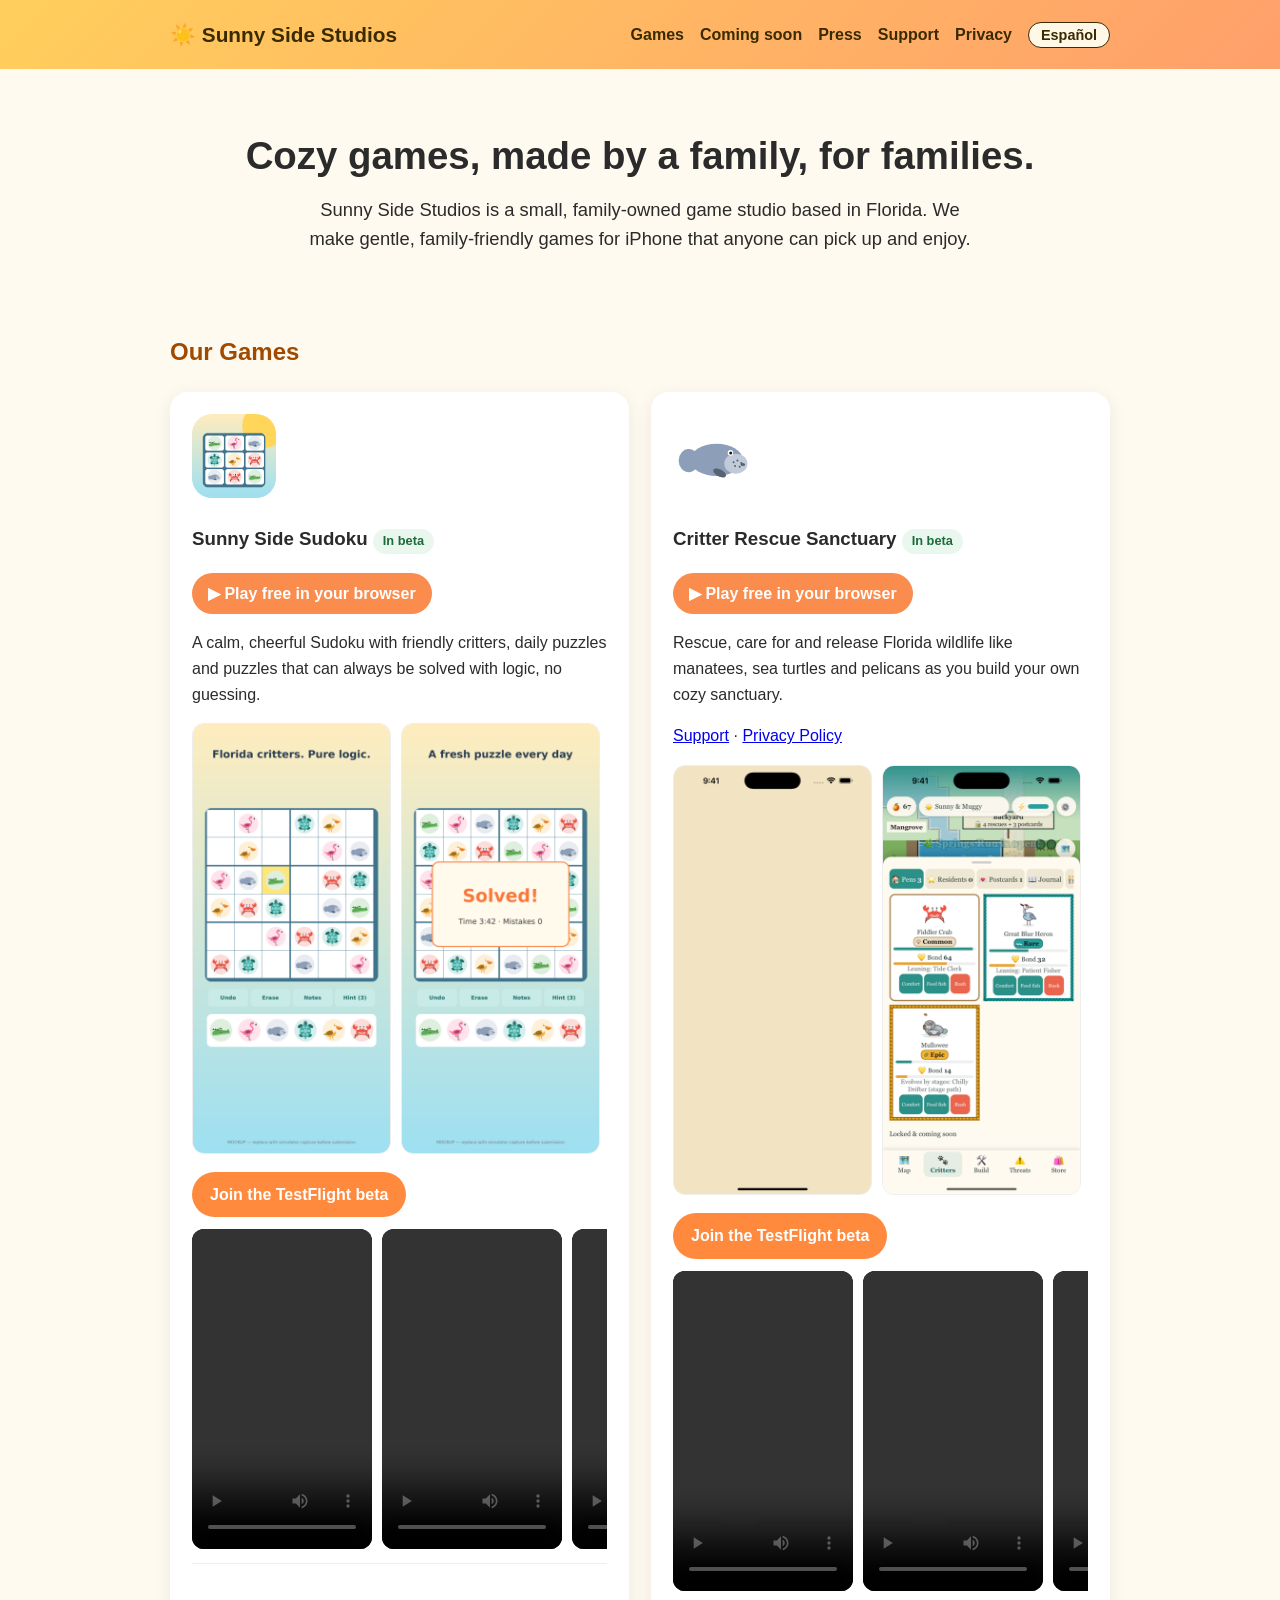
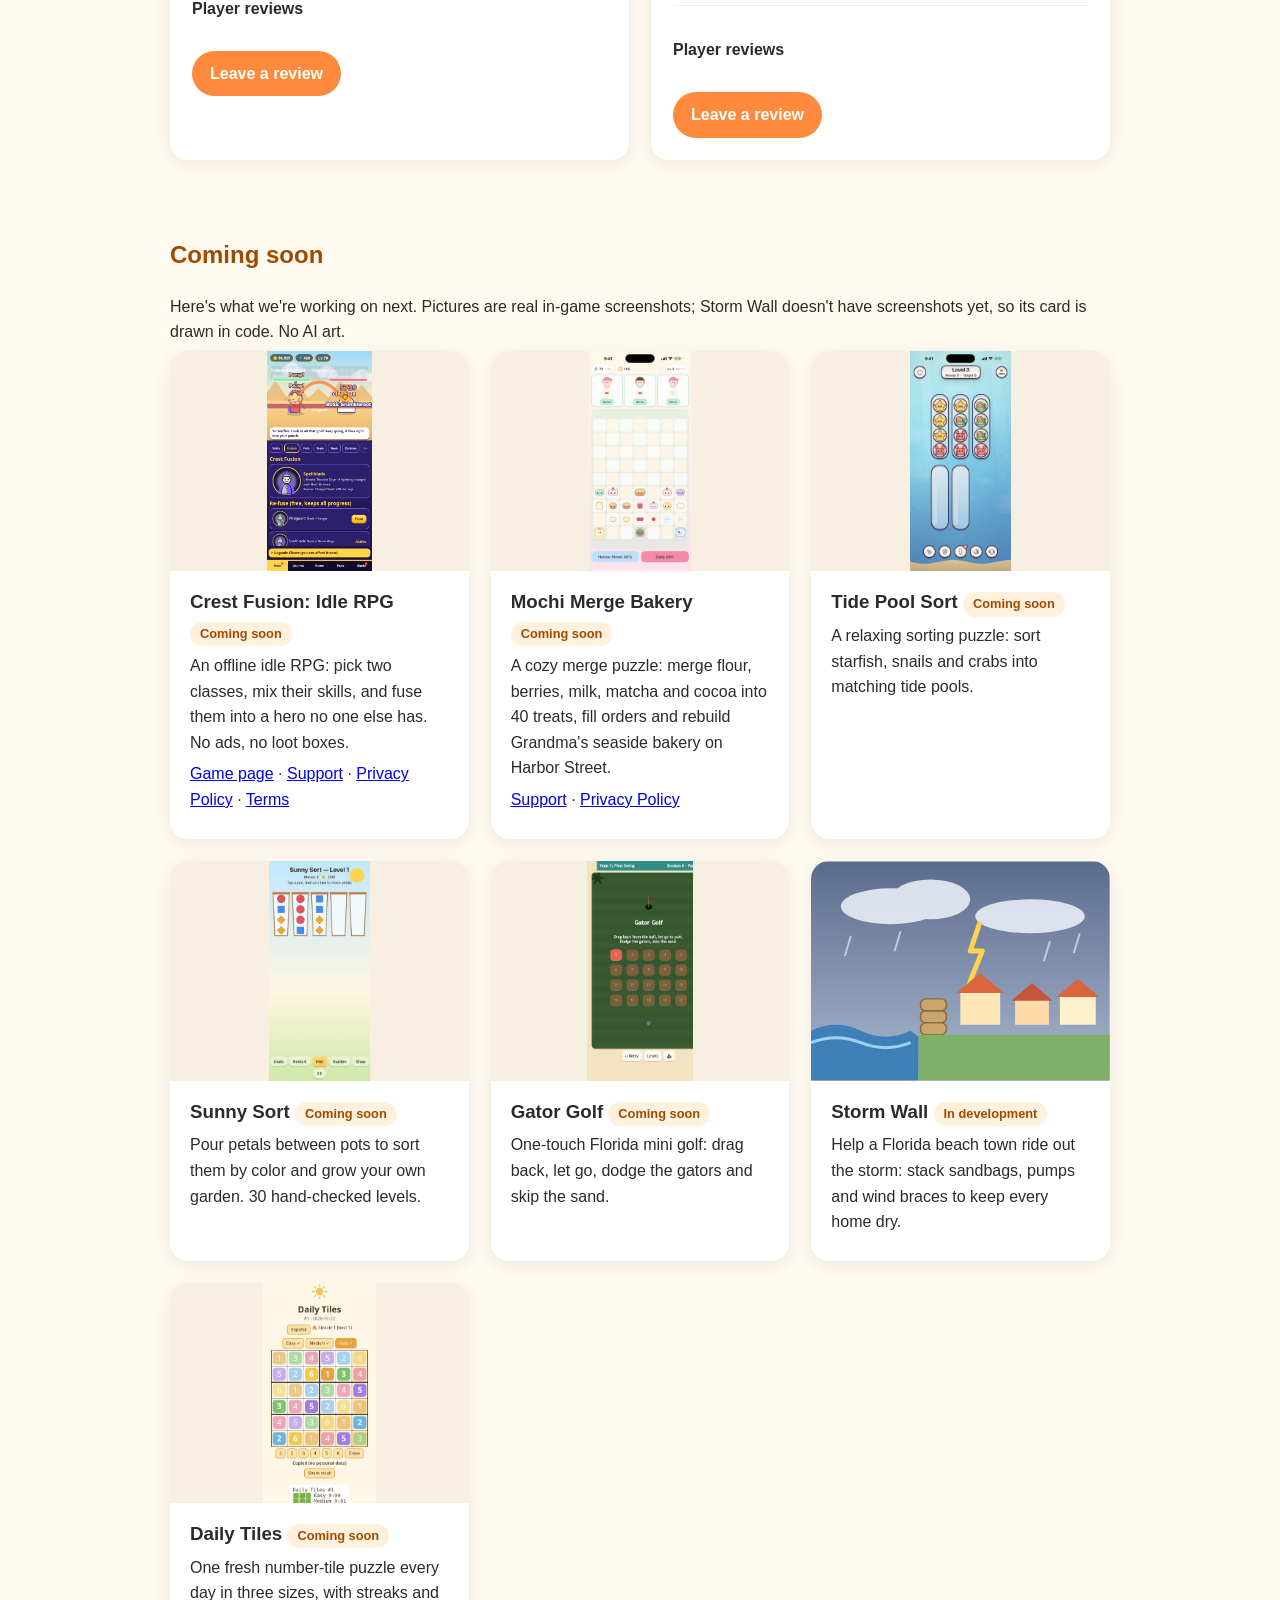
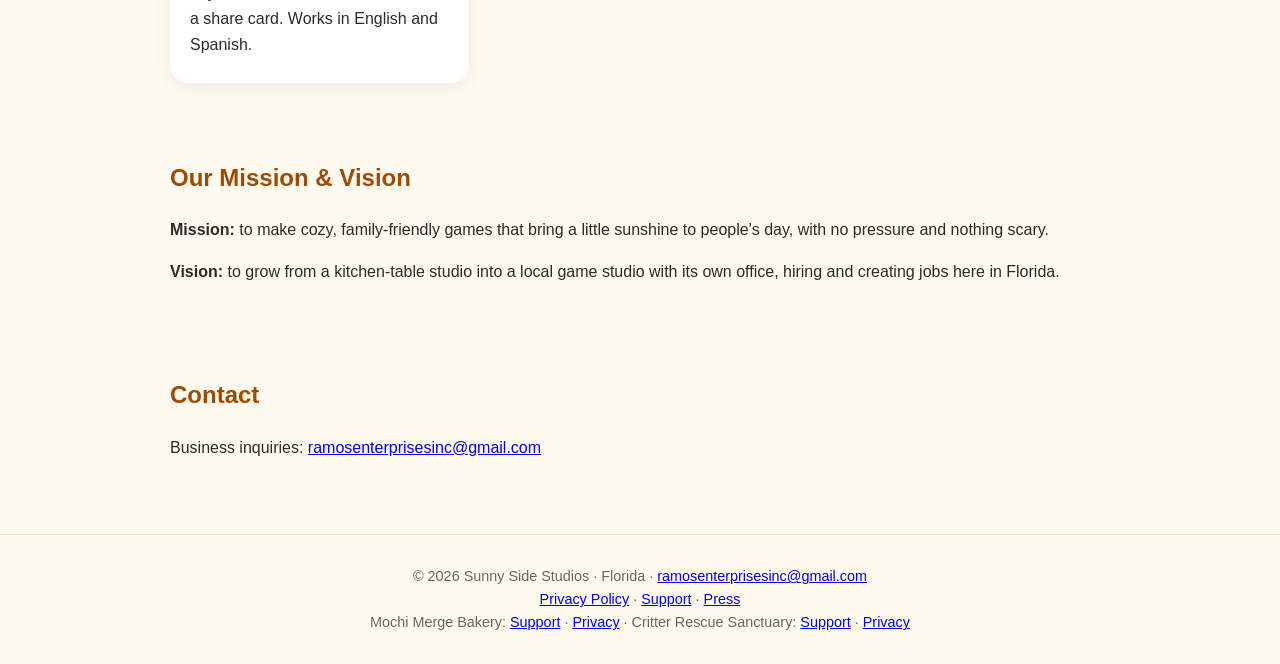
==== commit 14f81c30: "Link Crest Fusion" ====
--- a/index.html
+++ b/index.html
@@ -6,6 +6,8 @@
 <div class="card"><img class="icon" src="manatee.svg" alt="Manatee"><h3>Critter Rescue Sanctuary <span class="tag">In beta</span></h3><p><a class="play" href="critter/index.html" style="display:inline-block;background:#fa8c4d;color:#fff;font-weight:800;padding:8px 16px;border-radius:999px;text-decoration:none">▶ Play free in your browser</a></p><p>Rescue, care for and release Florida wildlife like manatees, sea turtles and pelicans as you build your own cozy sanctuary.</p><p><a href="critter-support.html">Support</a> · <a href="critter-privacy.html">Privacy Policy</a></p><div class="shots"><img src="appstore_6.9_2_rescue.png" alt="Critter rescue screen"><img src="appstore_6.9_6_critters.png" alt="Critters screen"></div><a class="btn" href="https://testflight.apple.com/join/8ABgJRu7">Join the TestFlight beta</a><div class="videos" data-videos="critter" hidden></div><div class="reviews" data-reviews="critter" hidden><h4>Player reviews</h4><div class="review-list"></div><a class="btn btn2 review-link" target="_blank" rel="noopener" href="#">Leave a review</a></div></div>
 </div></section>
 <section id="coming-soon" class="soon"><h2 data-es="Próximamente">Coming soon</h2><p data-es="Esto es lo que estamos preparando. Las imágenes son capturas reales del juego; Storm Wall aún no tiene capturas, así que su tarjeta está dibujada con código. Sin arte de IA.">Here's what we're working on next. Pictures are real in-game screenshots; Storm Wall doesn't have screenshots yet, so its card is drawn in code. No AI art.</p><div class="cards">
+<div class="card"><div class="thumb"><img src="crestfusion/fusion.png" alt="Crest Fusion in-game screenshot" loading="lazy"></div><div class="body"><h3>Crest Fusion: Idle RPG <span class="tag soon-tag" data-es="Próximamente">Coming soon</span></h3><p>An offline idle RPG: pick two classes, mix their skills, and fuse them into a hero no one else has. No ads, no loot boxes.</p><p><a href="crestfusion/">Game page</a> · <a href="crestfusion/support/">Support</a> · <a href="crestfusion/privacy/">Privacy Policy</a> · <a href="crestfusion/terms/">Terms</a></p></div></div>
+
 <div class="card"><div class="thumb"><img src="img/soon/mochi.jpg" alt="Mochi Merge Bakery gameplay screenshot" data-es-alt="Captura de pantalla de Mochi Merge Bakery" loading="lazy"></div><div class="body"><h3>Mochi Merge Bakery <span class="tag soon-tag" data-es="Próximamente">Coming soon</span></h3><p data-es="Un rompecabezas de combinar acogedor: combina harina, bayas, leche, matcha y cacao en 40 dulces, completa pedidos y reconstruye la panadería de la abuela en Harbor Street.">A cozy merge puzzle: merge flour, berries, milk, matcha and cocoa into 40 treats, fill orders and rebuild Grandma's seaside bakery on Harbor Street.</p><p><a href="mochi-support.html" data-es="Soporte">Support</a> · <a href="mochi-privacy.html" data-es="Privacidad">Privacy Policy</a></p></div></div>
 <div class="card"><div class="thumb"><img src="img/soon/tidepool.jpg" alt="Tide Pool Sort level screenshot" data-es-alt="Captura de un nivel de Tide Pool Sort" loading="lazy"></div><div class="body"><h3>Tide Pool Sort <span class="tag soon-tag" data-es="Próximamente">Coming soon</span></h3><p data-es="Un rompecabezas relajante: ordena estrellas de mar, caracoles y cangrejos en sus pozas.">A relaxing sorting puzzle: sort starfish, snails and crabs into matching tide pools.</p></div></div>
 <div class="card"><div class="thumb"><img src="img/soon/sunnysort.jpg" alt="Sunny Sort level screenshot" data-es-alt="Captura de un nivel de Sunny Sort" loading="lazy"></div><div class="body"><h3>Sunny Sort <span class="tag soon-tag" data-es="Próximamente">Coming soon</span></h3><p data-es="Pasa pétalos entre macetas para ordenarlos por color y hacer crecer tu jardín. 30 niveles comprobados.">Pour petals between pots to sort them by color and grow your own garden. 30 hand-checked levels.</p></div></div>
